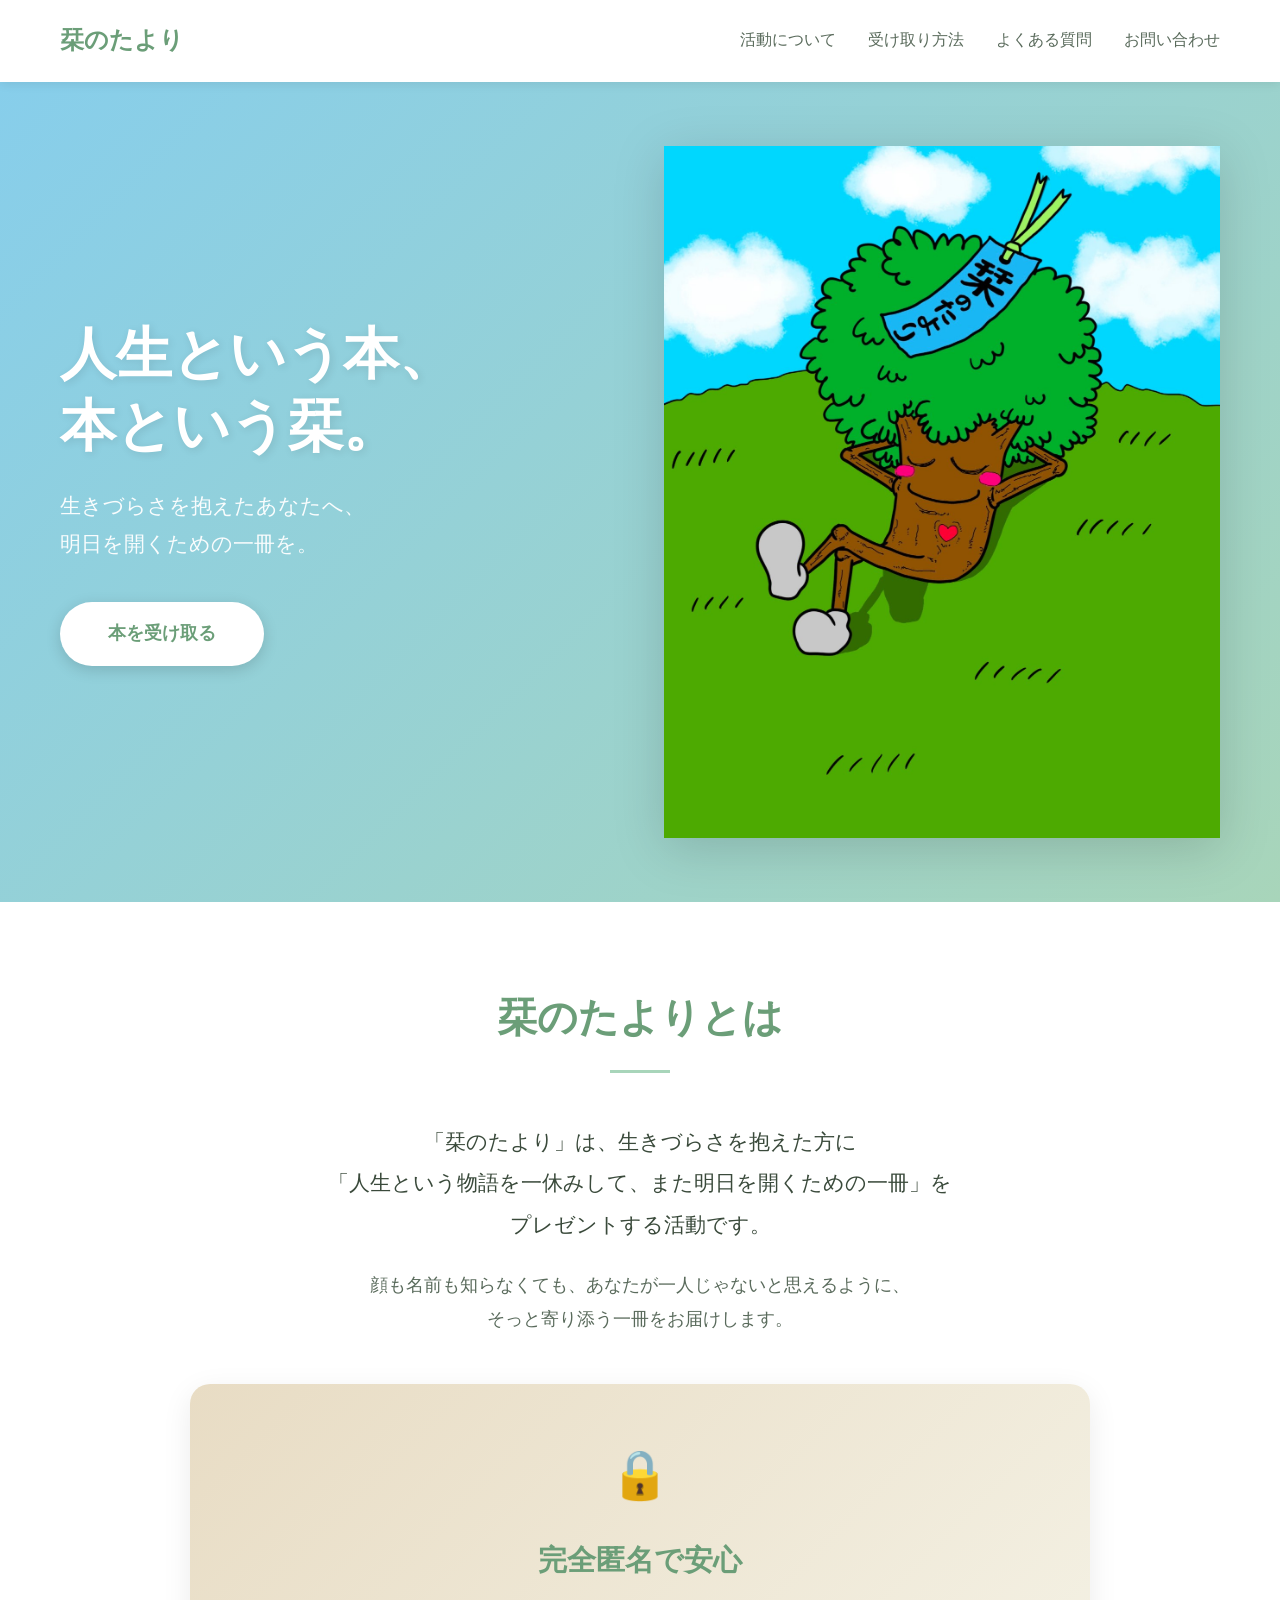
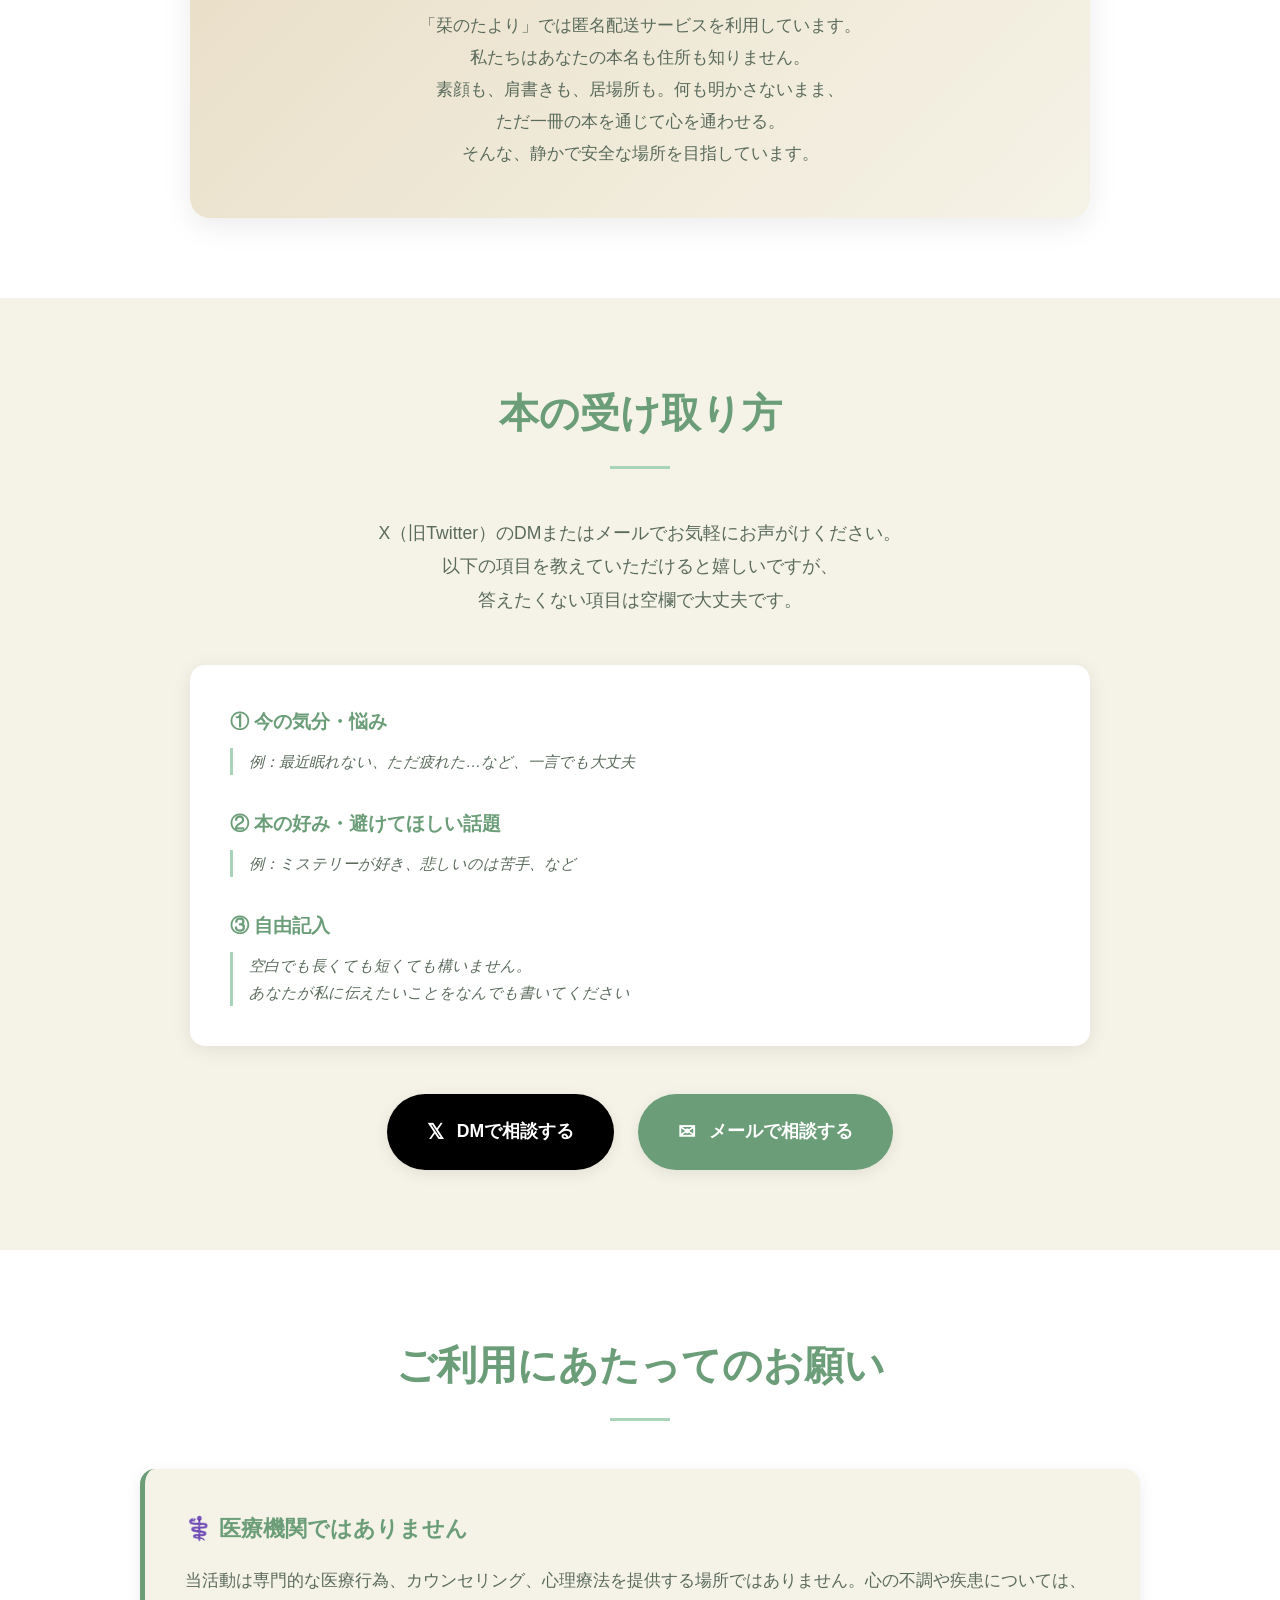
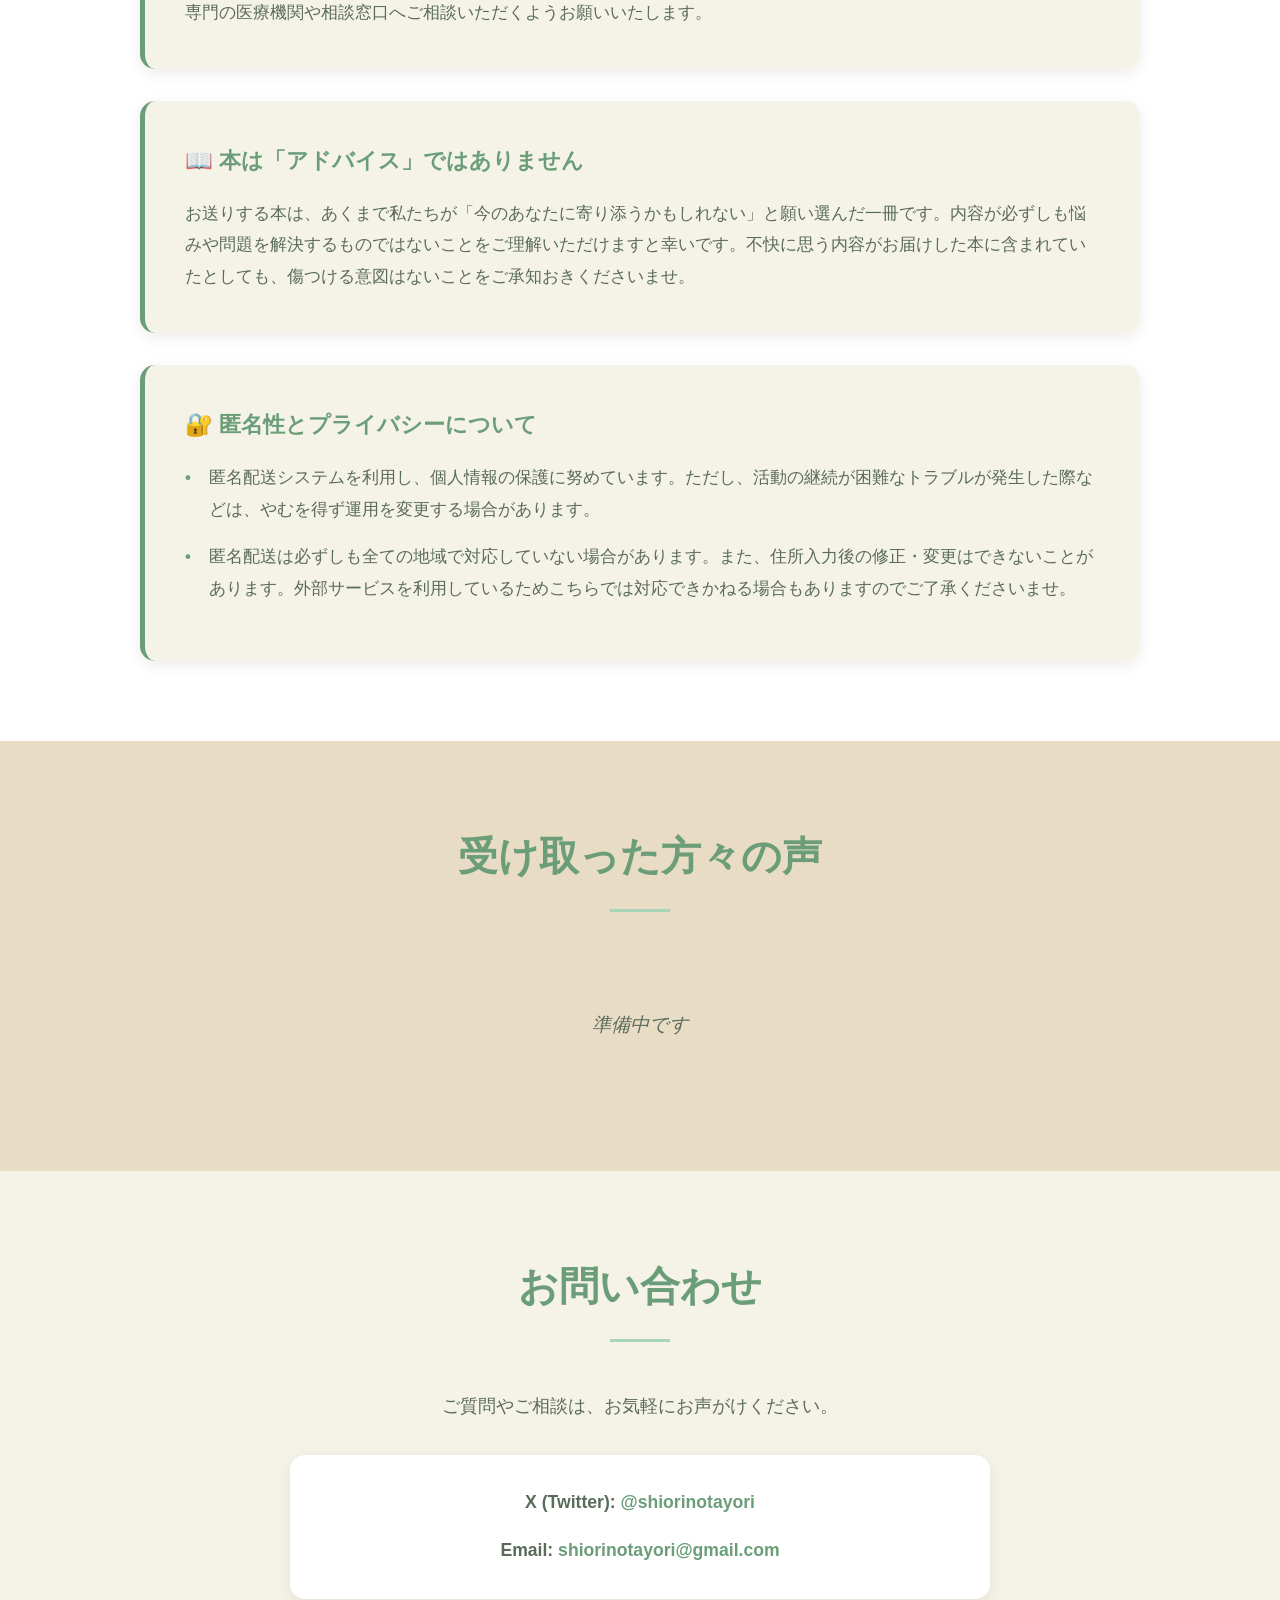
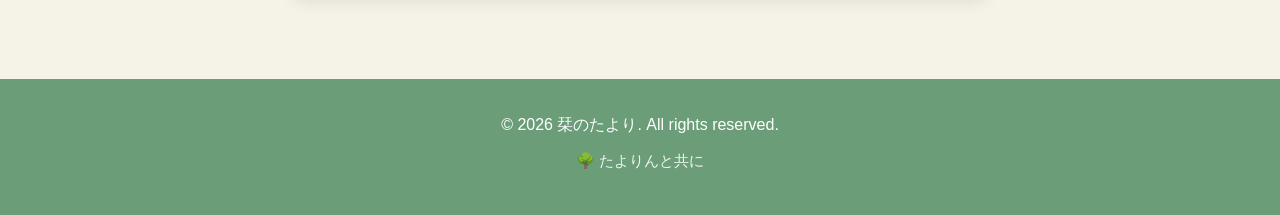
==== index.html @ 83e5703e "栞のたよりホームページ初回コミット" ====
<!DOCTYPE html>
<html lang="ja">
<head>
    <meta charset="UTF-8">
    <meta name="viewport" content="width=device-width, initial-scale=1.0">
    <title>栞のたより - 生きづらさを抱えた方へ、心に寄り添う一冊を</title>
    <meta name="description" content="栞のたよりは、生きづらさを抱えた方に一冊の本をプレゼントする活動です。匿名配送で安心してご利用いただけます。">
    <link rel="stylesheet" href="style.css">
</head>
<body>
    <header>
        <nav>
            <div class="nav-container">
                <div class="logo">栞のたより</div>
                <ul class="nav-links">
                    <li><a href="#about">活動について</a></li>
                    <li><a href="#request">受け取り方法</a></li>
                    <li><a href="#faq">よくある質問</a></li>
                    <li><a href="#contact">お問い合わせ</a></li>
                </ul>
            </div>
        </nav>
    </header>

    <!-- ヒーローセクション -->
    <section class="hero">
        <div class="hero-content">
            <div class="hero-text">
                <h1 class="hero-title">人生という本、<br>本という栞。</h1>
                <p class="hero-subtitle">生きづらさを抱えたあなたへ、<br>明日を開くための一冊を。</p>
                <a href="#request" class="cta-button">本を受け取る</a>
            </div>
            <div class="hero-image">
                <img src="tayorin.png" alt="たよりん - 栞のたよりマスコットキャラクター" class="character">
            </div>
        </div>
    </section>

    <!-- 活動紹介 -->
    <section id="about" class="about">
        <div class="container">
            <h2 class="section-title">栞のたよりとは</h2>
            <div class="about-content">
                <p class="lead-text">
                    「栞のたより」は、生きづらさを抱えた方に<br>
                    「人生という物語を一休みして、また明日を開くための一冊」を<br>
                    プレゼントする活動です。
                </p>
                <p class="body-text">
                    顔も名前も知らなくても、あなたが一人じゃないと思えるように、<br>
                    そっと寄り添う一冊をお届けします。
                </p>
            </div>

            <div class="feature-box">
                <div class="feature-icon">🔒</div>
                <h3>完全匿名で安心</h3>
                <p>
                    「栞のたより」では匿名配送サービスを利用しています。<br>
                    私たちはあなたの本名も住所も知りません。<br>
                    素顔も、肩書きも、居場所も。何も明かさないまま、<br>
                    ただ一冊の本を通じて心を通わせる。<br>
                    そんな、静かで安全な場所を目指しています。
                </p>
            </div>
        </div>
    </section>

    <!-- 受け取り方法 -->
    <section id="request" class="request">
        <div class="container">
            <h2 class="section-title">本の受け取り方</h2>
            <div class="request-content">
                <p class="body-text">
                    X（旧Twitter）のDMまたはメールでお気軽にお声がけください。<br>
                    以下の項目を教えていただけると嬉しいですが、<br>
                    答えたくない項目は空欄で大丈夫です。
                </p>
                
                <div class="request-form-sample">
                    <div class="form-item">
                        <h4>① 今の気分・悩み</h4>
                        <p class="example">例：最近眠れない、ただ疲れた…など、一言でも大丈夫</p>
                    </div>
                    <div class="form-item">
                        <h4>② 本の好み・避けてほしい話題</h4>
                        <p class="example">例：ミステリーが好き、悲しいのは苦手、など</p>
                    </div>
                    <div class="form-item">
                        <h4>③ 自由記入</h4>
                        <p class="example">空白でも長くても短くても構いません。<br>あなたが私に伝えたいことをなんでも書いてください</p>
                    </div>
                </div>

                <div class="contact-buttons">
                    <a href="https://x.com/shiorinotayori" target="_blank" class="contact-btn twitter-btn">
                        <span class="btn-icon">𝕏</span>
                        <span>DMで相談する</span>
                    </a>
                    <a href="mailto:shiorinotayori@gmail.com" class="contact-btn email-btn">
                        <span class="btn-icon">✉</span>
                        <span>メールで相談する</span>
                    </a>
                </div>
            </div>
        </div>
    </section>

    <!-- よくある質問 -->
    <section id="faq" class="faq">
        <div class="container">
            <h2 class="section-title">ご利用にあたってのお願い</h2>
            
            <div class="notice-cards">
                <div class="notice-card">
                    <h3>⚕️ 医療機関ではありません</h3>
                    <p>
                        当活動は専門的な医療行為、カウンセリング、心理療法を提供する場所ではありません。心の不調や疾患については、専門の医療機関や相談窓口へご相談いただくようお願いいたします。
                    </p>
                </div>

                <div class="notice-card">
                    <h3>📖 本は「アドバイス」ではありません</h3>
                    <p>
                        お送りする本は、あくまで私たちが「今のあなたに寄り添うかもしれない」と願い選んだ一冊です。内容が必ずしも悩みや問題を解決するものではないことをご理解いただけますと幸いです。不快に思う内容がお届けした本に含まれていたとしても、傷つける意図はないことをご承知おきくださいませ。
                    </p>
                </div>

                <div class="notice-card">
                    <h3>🔐 匿名性とプライバシーについて</h3>
                    <ul>
                        <li>匿名配送システムを利用し、個人情報の保護に努めています。ただし、活動の継続が困難なトラブルが発生した際などは、やむを得ず運用を変更する場合があります。</li>
                        <li>匿名配送は必ずしも全ての地域で対応していない場合があります。また、住所入力後の修正・変更はできないことがあります。外部サービスを利用しているためこちらでは対応できかねる場合もありますのでご了承くださいませ。</li>
                    </ul>
                </div>
            </div>
        </div>
    </section>

    <!-- 感想セクション（準備中） -->
    <section class="reviews">
        <div class="container">
            <h2 class="section-title">受け取った方々の声</h2>
            <p class="coming-soon">準備中です</p>
        </div>
    </section>

    <!-- お問い合わせ -->
    <section id="contact" class="contact">
        <div class="container">
            <h2 class="section-title">お問い合わせ</h2>
            <div class="contact-info">
                <p class="body-text">ご質問やご相談は、お気軽にお声がけください。</p>
                <div class="contact-details">
                    <p><strong>X (Twitter):</strong> <a href="https://x.com/shiorinotayori" target="_blank">@shiorinotayori</a></p>
                    <p><strong>Email:</strong> <a href="mailto:shiorinotayori@gmail.com">shiorinotayori@gmail.com</a></p>
                </div>
            </div>
        </div>
    </section>

    <footer>
        <div class="container">
            <p>&copy; 2026 栞のたより. All rights reserved.</p>
            <p class="footer-character">🌳 たよりんと共に</p>
        </div>
    </footer>

    <script src="script.js"></script>
</body>
</html>
---- style.css ----
/* リセットとベース設定 */
* {
    margin: 0;
    padding: 0;
    box-sizing: border-box;
}

:root {
    /* カラーパレット - たよりんと調和する落ち着いた色 */
    --primary-green: #6B9E78;
    --light-green: #A8D5BA;
    --sky-blue: #87CEEB;
    --cream: #F5F3E7;
    --warm-beige: #E8DCC4;
    --text-dark: #3A4A3B;
    --text-medium: #5A6B5C;
    --white: #FFFFFF;
    --soft-shadow: rgba(0, 0, 0, 0.08);
    
    /* フォント設定 */
    --font-main: -apple-system, BlinkMacSystemFont, "Segoe UI", "Hiragino Sans", "Hiragino Kaku Gothic ProN", Meiryo, sans-serif;
    --font-title: "游明朝", "Yu Mincho", YuMincho, serif;
}

html {
    scroll-behavior: smooth;
}

body {
    font-family: var(--font-main);
    color: var(--text-dark);
    background-color: var(--cream);
    line-height: 1.8;
    font-size: 16px;
}

.container {
    max-width: 1200px;
    margin: 0 auto;
    padding: 0 20px;
}

/* ヘッダー・ナビゲーション */
header {
    background-color: var(--white);
    box-shadow: 0 2px 10px var(--soft-shadow);
    position: sticky;
    top: 0;
    z-index: 1000;
}

.nav-container {
    max-width: 1200px;
    margin: 0 auto;
    padding: 1.2rem 20px;
    display: flex;
    justify-content: space-between;
    align-items: center;
}

.logo {
    font-size: 1.5rem;
    font-weight: 700;
    color: var(--primary-green);
    font-family: var(--font-title);
}

.nav-links {
    display: flex;
    list-style: none;
    gap: 2rem;
}

.nav-links a {
    color: var(--text-medium);
    text-decoration: none;
    font-weight: 500;
    transition: color 0.3s ease;
}

.nav-links a:hover {
    color: var(--primary-green);
}

/* ヒーローセクション */
.hero {
    background: linear-gradient(135deg, var(--sky-blue) 0%, var(--light-green) 100%);
    padding: 4rem 0;
    min-height: 85vh;
    display: flex;
    align-items: center;
}

.hero-content {
    max-width: 1200px;
    margin: 0 auto;
    padding: 0 20px;
    display: grid;
    grid-template-columns: 1fr 1fr;
    gap: 3rem;
    align-items: center;
}

.hero-text {
    animation: fadeInUp 1s ease-out;
}

.hero-title {
    font-size: 3.5rem;
    font-family: var(--font-title);
    color: var(--white);
    line-height: 1.3;
    margin-bottom: 1.5rem;
    text-shadow: 2px 2px 8px rgba(0, 0, 0, 0.1);
}

.hero-subtitle {
    font-size: 1.3rem;
    color: var(--white);
    margin-bottom: 2.5rem;
    line-height: 1.8;
    opacity: 0.95;
}

.cta-button {
    display: inline-block;
    background-color: var(--white);
    color: var(--primary-green);
    padding: 1rem 3rem;
    font-size: 1.1rem;
    font-weight: 700;
    text-decoration: none;
    border-radius: 50px;
    box-shadow: 0 4px 15px rgba(0, 0, 0, 0.15);
    transition: all 0.3s ease;
}

.cta-button:hover {
    transform: translateY(-3px);
    box-shadow: 0 6px 20px rgba(0, 0, 0, 0.2);
}

.hero-image {
    display: flex;
    justify-content: center;
    align-items: center;
}

.character {
    max-width: 100%;
    height: auto;
    filter: drop-shadow(0 10px 25px rgba(0, 0, 0, 0.15));
    animation: float 3s ease-in-out infinite;
}

/* 浮遊アニメーション */
@keyframes float {
    0%, 100% {
        transform: translateY(0);
    }
    50% {
        transform: translateY(-20px);
    }
}

@keyframes fadeInUp {
    from {
        opacity: 0;
        transform: translateY(30px);
    }
    to {
        opacity: 1;
        transform: translateY(0);
    }
}

/* セクション共通スタイル */
section {
    padding: 5rem 0;
}

.section-title {
    font-size: 2.5rem;
    font-family: var(--font-title);
    color: var(--primary-green);
    text-align: center;
    margin-bottom: 3rem;
    position: relative;
}

.section-title::after {
    content: '';
    display: block;
    width: 60px;
    height: 3px;
    background-color: var(--light-green);
    margin: 1rem auto 0;
}

/* 活動紹介セクション */
.about {
    background-color: var(--white);
}

.about-content {
    text-align: center;
    max-width: 800px;
    margin: 0 auto 3rem;
}

.lead-text {
    font-size: 1.3rem;
    line-height: 2;
    color: var(--text-dark);
    margin-bottom: 1.5rem;
    font-weight: 500;
}

.body-text {
    font-size: 1.1rem;
    line-height: 1.9;
    color: var(--text-medium);
}

.feature-box {
    background: linear-gradient(135deg, var(--warm-beige), var(--cream));
    padding: 3rem;
    border-radius: 20px;
    max-width: 900px;
    margin: 0 auto;
    box-shadow: 0 8px 30px var(--soft-shadow);
}

.feature-icon {
    font-size: 3rem;
    text-align: center;
    margin-bottom: 1rem;
}

.feature-box h3 {
    font-size: 1.8rem;
    color: var(--primary-green);
    text-align: center;
    margin-bottom: 1.5rem;
    font-family: var(--font-title);
}

.feature-box p {
    font-size: 1.05rem;
    line-height: 1.9;
    text-align: center;
    color: var(--text-medium);
}

/* 受け取り方法セクション */
.request {
    background-color: var(--cream);
}

.request-content {
    max-width: 900px;
    margin: 0 auto;
}

.request-content .body-text {
    text-align: center;
    margin-bottom: 3rem;
}

.request-form-sample {
    background-color: var(--white);
    padding: 2.5rem;
    border-radius: 15px;
    box-shadow: 0 4px 20px var(--soft-shadow);
    margin-bottom: 3rem;
}

.form-item {
    margin-bottom: 2rem;
}

.form-item:last-child {
    margin-bottom: 0;
}

.form-item h4 {
    font-size: 1.2rem;
    color: var(--primary-green);
    margin-bottom: 0.5rem;
    font-weight: 700;
}

.example {
    font-size: 0.95rem;
    color: var(--text-medium);
    font-style: italic;
    padding-left: 1rem;
    border-left: 3px solid var(--light-green);
}

.contact-buttons {
    display: flex;
    gap: 1.5rem;
    justify-content: center;
    flex-wrap: wrap;
}

.contact-btn {
    display: flex;
    align-items: center;
    gap: 0.8rem;
    padding: 1.2rem 2.5rem;
    border-radius: 50px;
    text-decoration: none;
    font-weight: 700;
    font-size: 1.1rem;
    transition: all 0.3s ease;
    box-shadow: 0 4px 15px var(--soft-shadow);
}

.twitter-btn {
    background-color: #000000;
    color: var(--white);
}

.twitter-btn:hover {
    background-color: #333333;
    transform: translateY(-3px);
    box-shadow: 0 6px 20px rgba(0, 0, 0, 0.2);
}

.email-btn {
    background-color: var(--primary-green);
    color: var(--white);
}

.email-btn:hover {
    background-color: #5a8767;
    transform: translateY(-3px);
    box-shadow: 0 6px 20px rgba(107, 158, 120, 0.3);
}

.btn-icon {
    font-size: 1.3rem;
}

/* FAQ・お願いセクション */
.faq {
    background-color: var(--white);
}

.notice-cards {
    display: grid;
    gap: 2rem;
    max-width: 1000px;
    margin: 0 auto;
}

.notice-card {
    background-color: var(--cream);
    padding: 2.5rem;
    border-radius: 15px;
    border-left: 5px solid var(--primary-green);
    box-shadow: 0 4px 15px var(--soft-shadow);
}

.notice-card h3 {
    font-size: 1.4rem;
    color: var(--primary-green);
    margin-bottom: 1rem;
    font-weight: 700;
}

.notice-card p, .notice-card li {
    font-size: 1.05rem;
    line-height: 1.9;
    color: var(--text-medium);
}

.notice-card ul {
    list-style: none;
    padding-left: 0;
}

.notice-card li {
    padding-left: 1.5rem;
    position: relative;
    margin-bottom: 1rem;
}

.notice-card li::before {
    content: '•';
    color: var(--primary-green);
    font-weight: bold;
    position: absolute;
    left: 0;
}

/* 感想セクション */
.reviews {
    background-color: var(--warm-beige);
}

.coming-soon {
    text-align: center;
    font-size: 1.2rem;
    color: var(--text-medium);
    font-style: italic;
    padding: 3rem 0;
}

/* お問い合わせセクション */
.contact {
    background-color: var(--cream);
}

.contact-info {
    max-width: 700px;
    margin: 0 auto;
    text-align: center;
}

.contact-info .body-text {
    margin-bottom: 2rem;
}

.contact-details {
    background-color: var(--white);
    padding: 2rem;
    border-radius: 15px;
    box-shadow: 0 4px 15px var(--soft-shadow);
}

.contact-details p {
    font-size: 1.1rem;
    margin-bottom: 1rem;
    color: var(--text-medium);
}

.contact-details p:last-child {
    margin-bottom: 0;
}

.contact-details a {
    color: var(--primary-green);
    text-decoration: none;
    font-weight: 600;
    transition: color 0.3s ease;
}

.contact-details a:hover {
    color: var(--light-green);
    text-decoration: underline;
}

/* フッター */
footer {
    background-color: var(--primary-green);
    color: var(--white);
    padding: 2rem 0;
    text-align: center;
}

footer p {
    margin-bottom: 0.5rem;
}

.footer-character {
    font-size: 0.95rem;
    opacity: 0.9;
}

/* レスポンシブデザイン */
@media (max-width: 768px) {
    .nav-links {
        gap: 1rem;
        font-size: 0.9rem;
    }
    
    .hero {
        padding: 2rem 0;
        min-height: auto;
    }
    
    .hero-content {
        grid-template-columns: 1fr;
        gap: 2rem;
    }
    
    .hero-title {
        font-size: 2.2rem;
    }
    
    .hero-subtitle {
        font-size: 1.1rem;
    }
    
    .section-title {
        font-size: 2rem;
    }
    
    .lead-text {
        font-size: 1.1rem;
    }
    
    .contact-buttons {
        flex-direction: column;
        align-items: stretch;
    }
    
    .contact-btn {
        justify-content: center;
    }
    
    .feature-box,
    .request-form-sample,
    .notice-card {
        padding: 2rem 1.5rem;
    }
}

@media (max-width: 480px) {
    .logo {
        font-size: 1.2rem;
    }
    
    .nav-links {
        gap: 0.5rem;
        font-size: 0.8rem;
    }
    
    .hero-title {
        font-size: 1.8rem;
    }
    
    .section-title {
        font-size: 1.7rem;
    }
    
    section {
        padding: 3rem 0;
    }
}
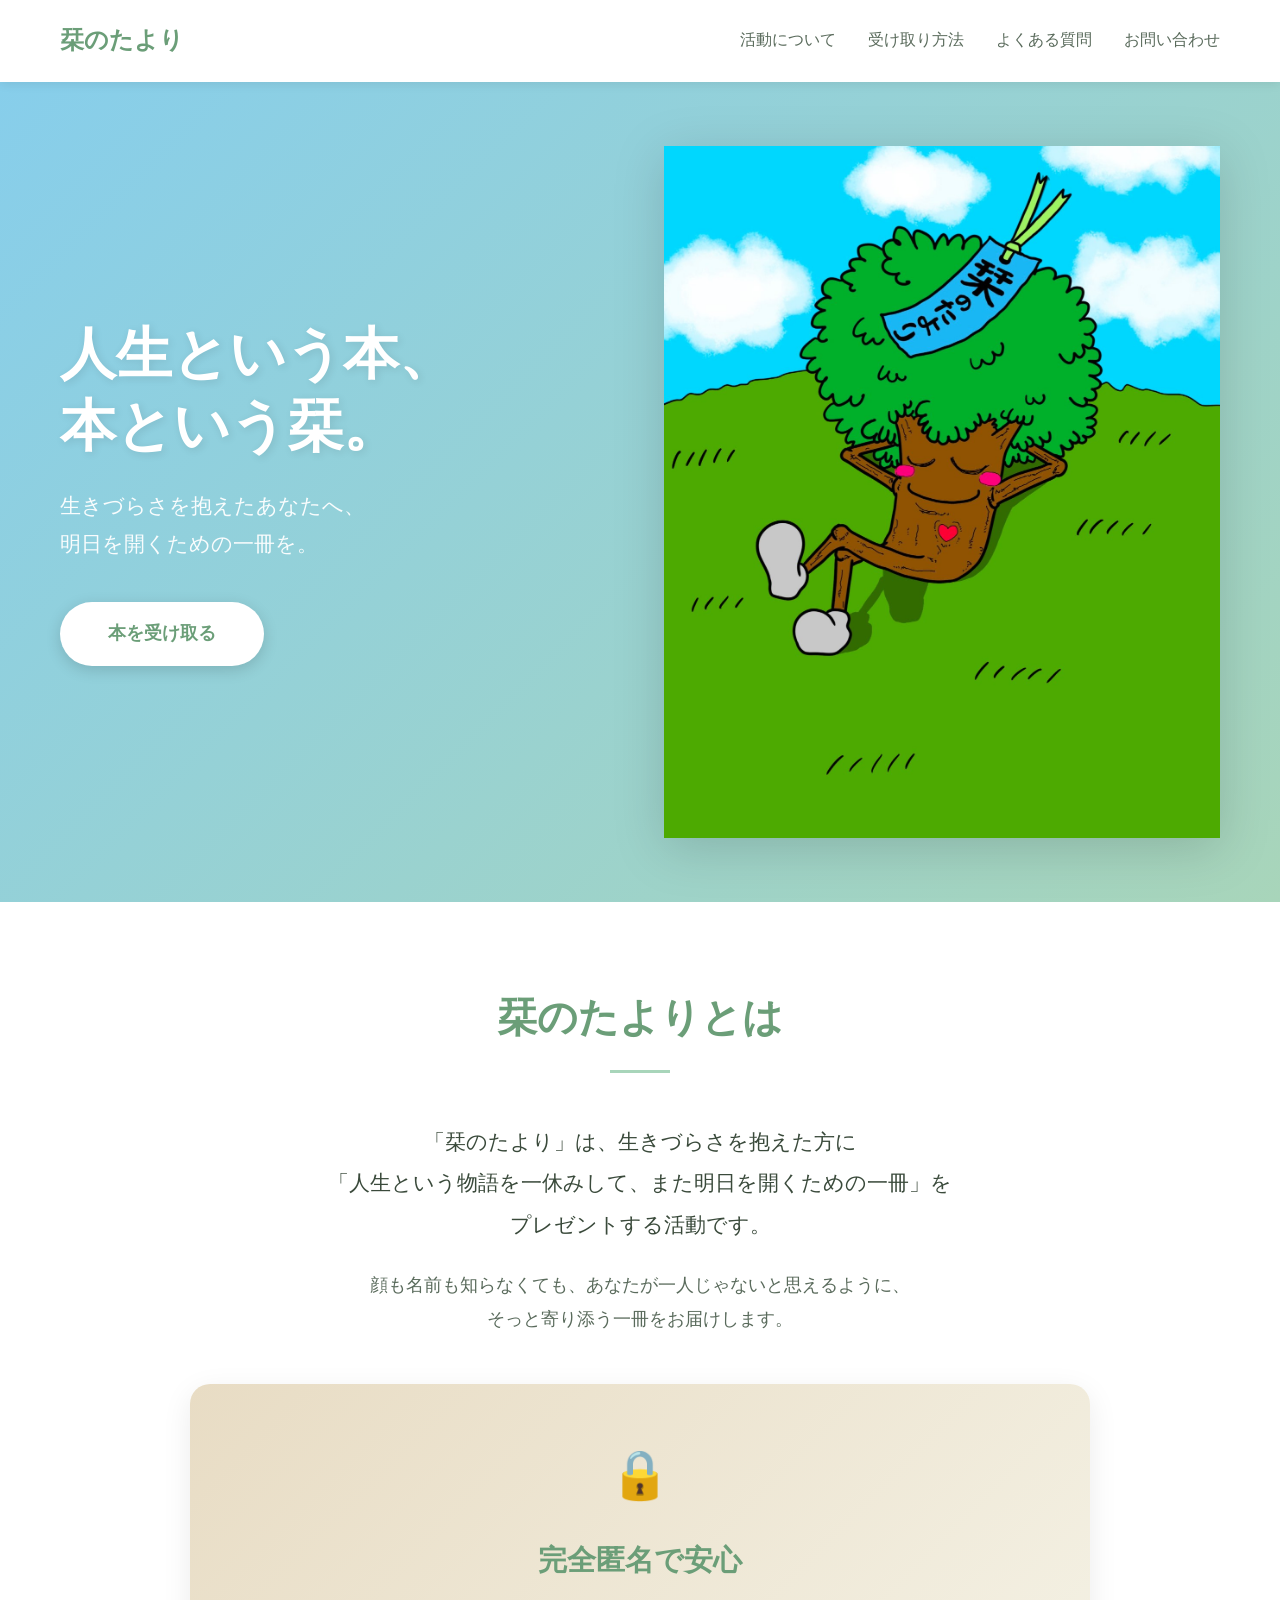
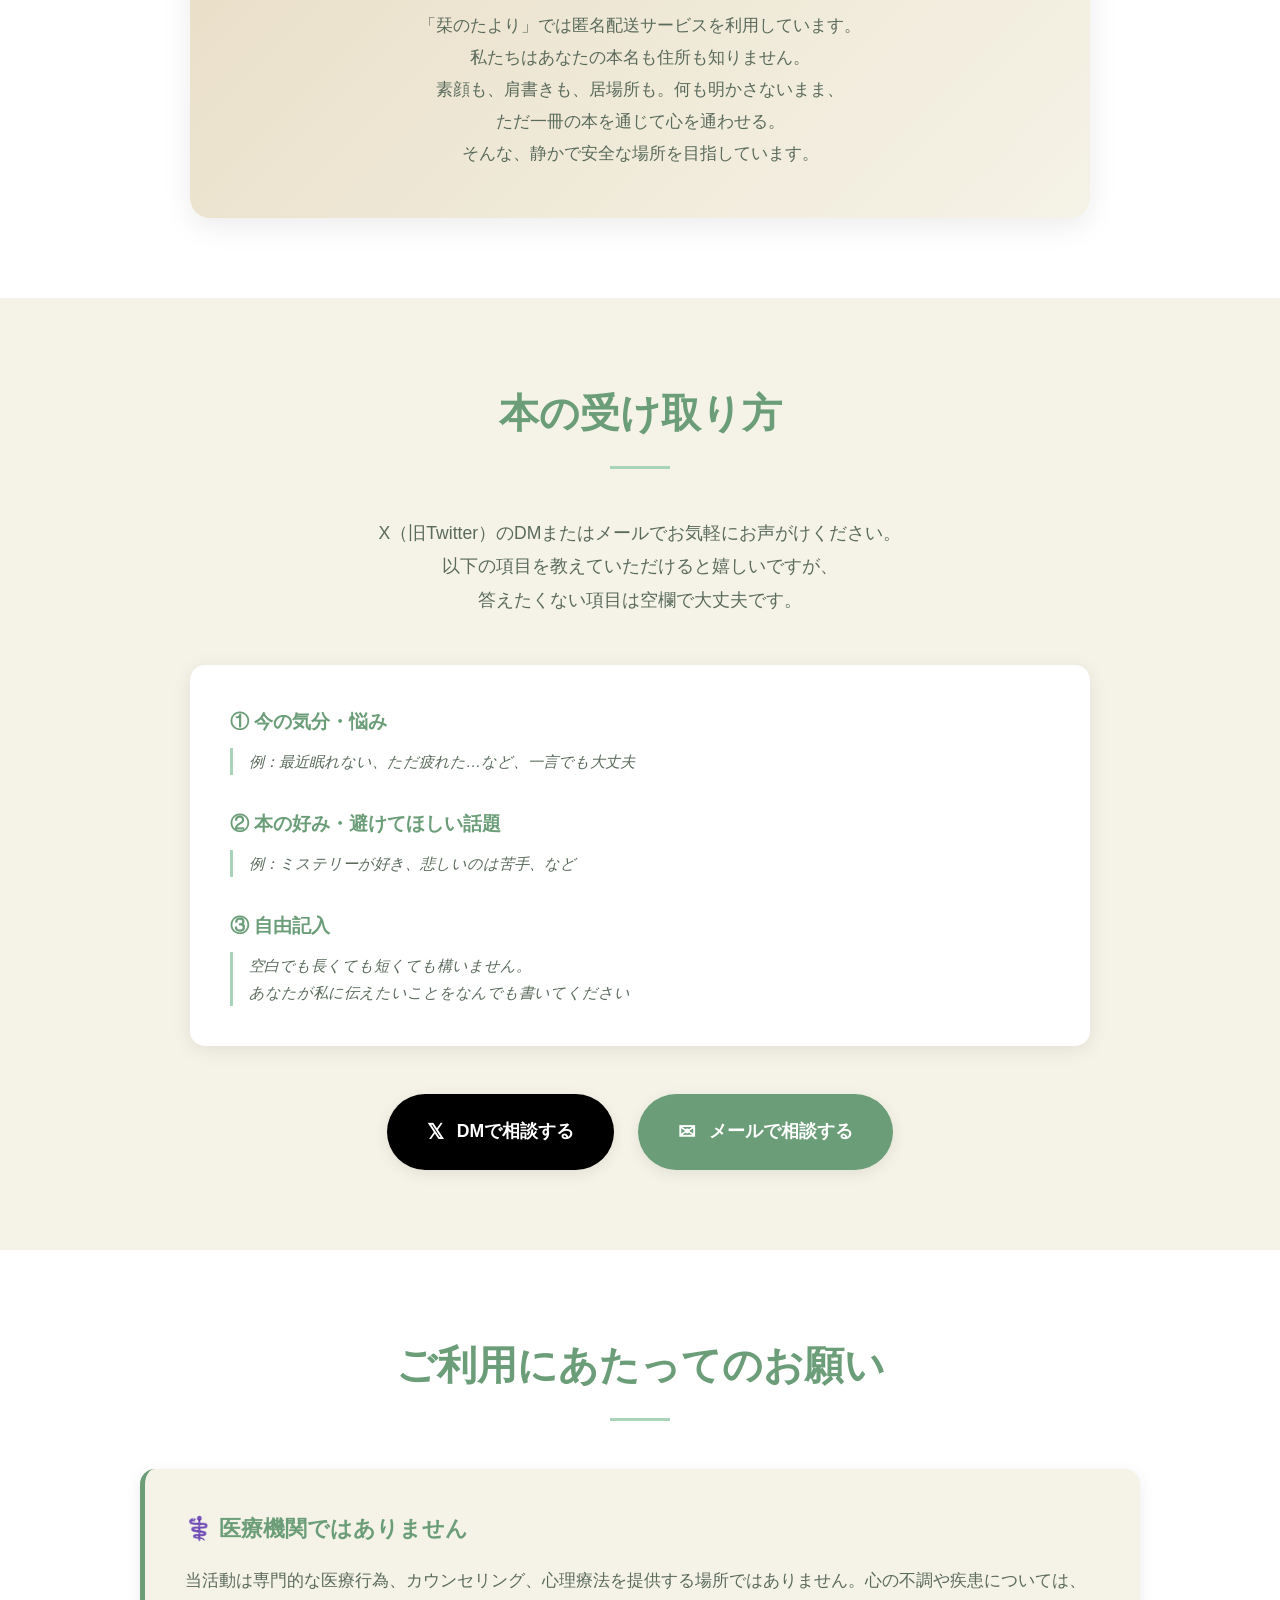
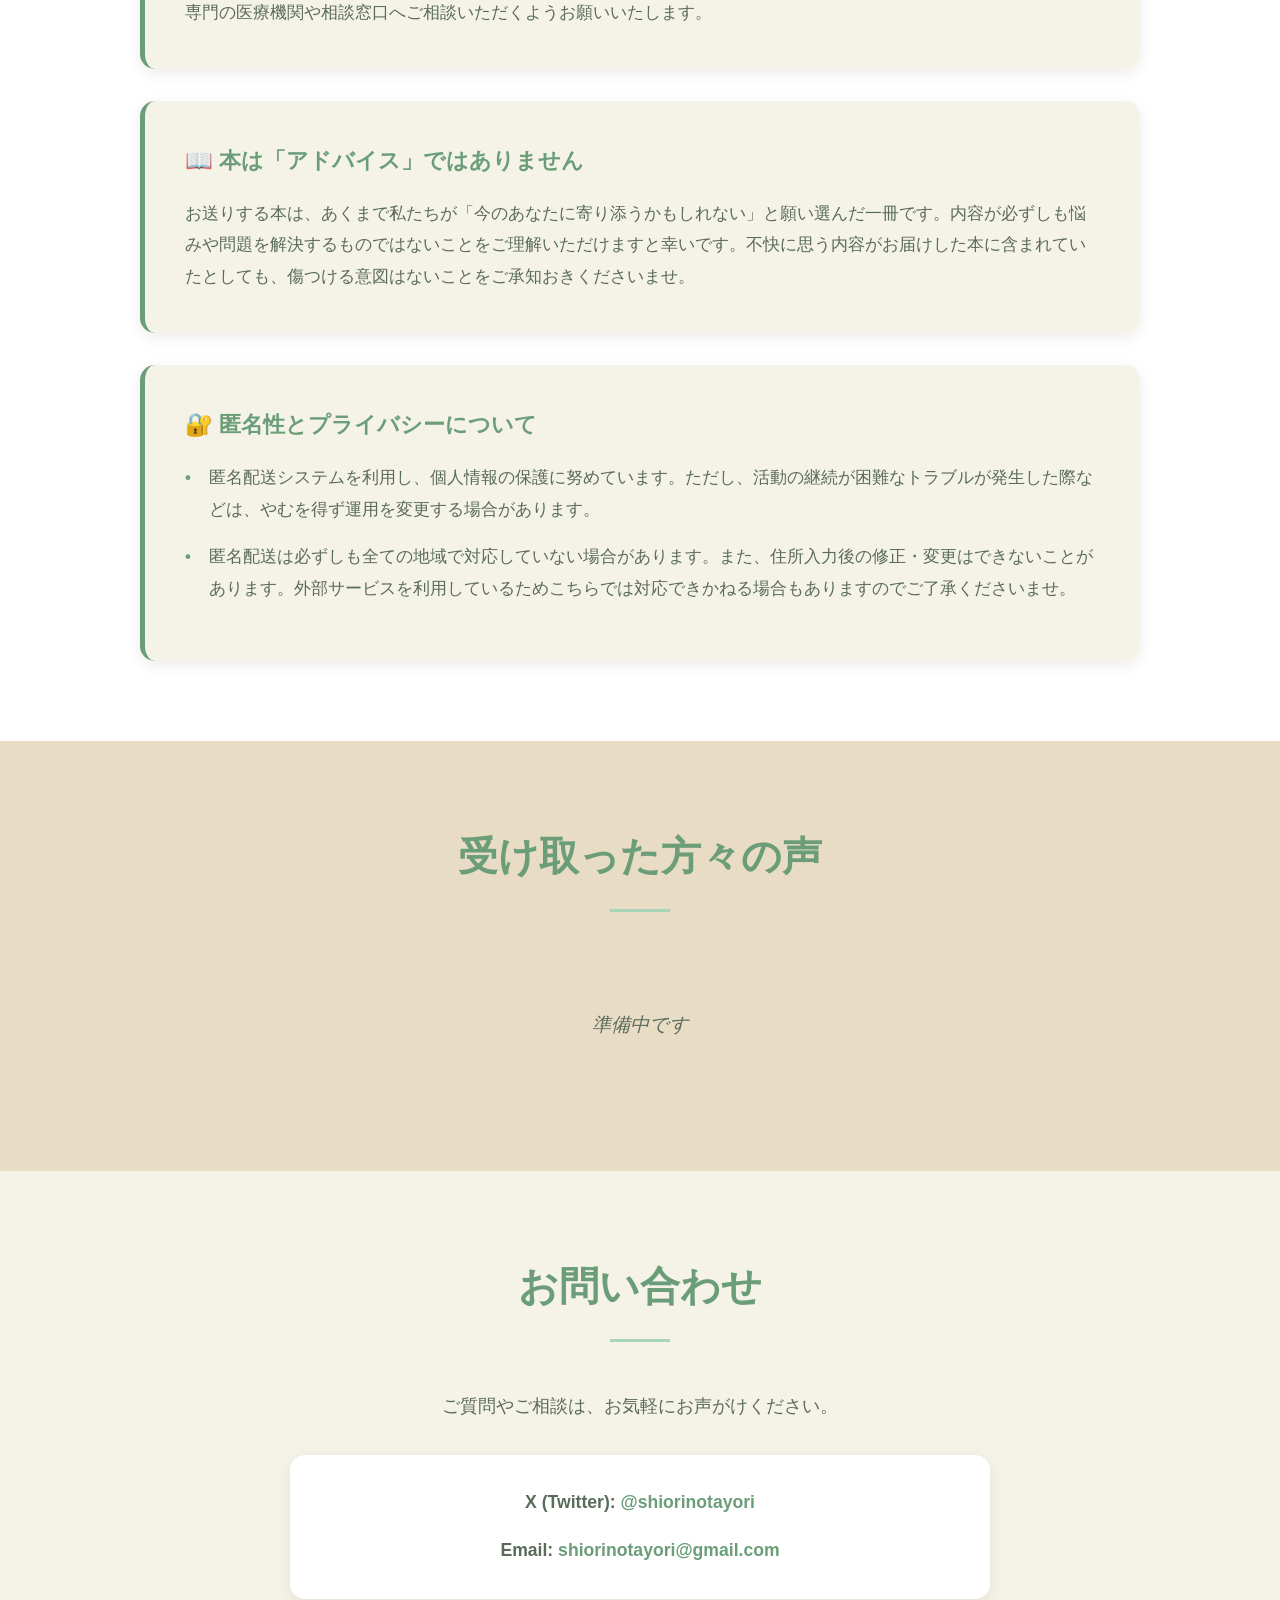
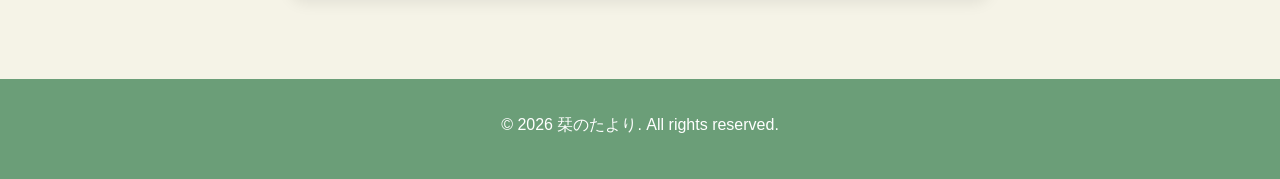
==== commit 1cbeaff7: "index.htmlを最新版に更新（別ページリンク修正）" ====
--- a/index.html
+++ b/index.html
@@ -28,7 +28,7 @@
             <div class="hero-text">
                 <h1 class="hero-title">人生という本、<br>本という栞。</h1>
                 <p class="hero-subtitle">生きづらさを抱えたあなたへ、<br>明日を開くための一冊を。</p>
-                <a href="#request" class="cta-button">本を受け取る</a>
+                <a href="request.html" class="cta-button">本を受け取る</a>
             </div>
             <div class="hero-image">
                 <img src="tayorin.png" alt="たよりん - 栞のたよりマスコットキャラクター" class="character">
@@ -162,7 +162,6 @@
     <footer>
         <div class="container">
             <p>&copy; 2026 栞のたより. All rights reserved.</p>
-            <p class="footer-character">🌳 たよりんと共に</p>
         </div>
     </footer>
 
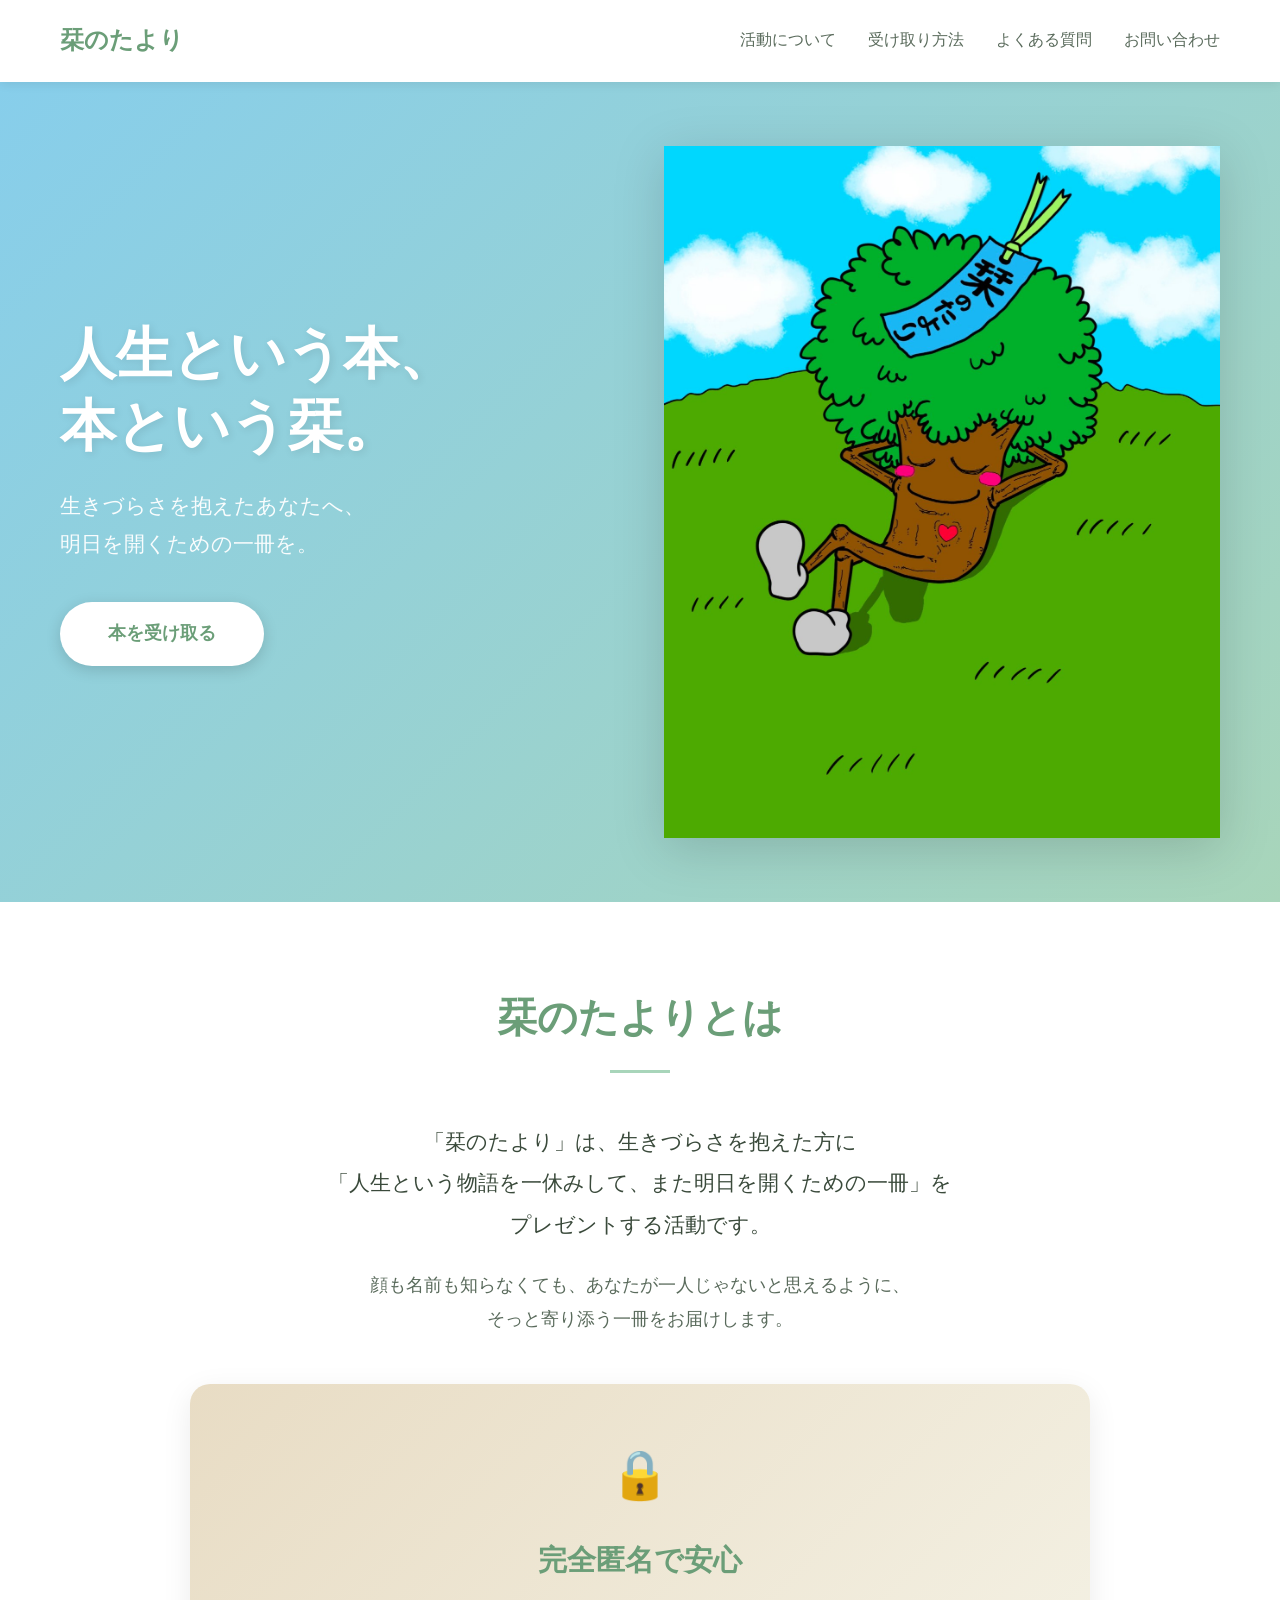
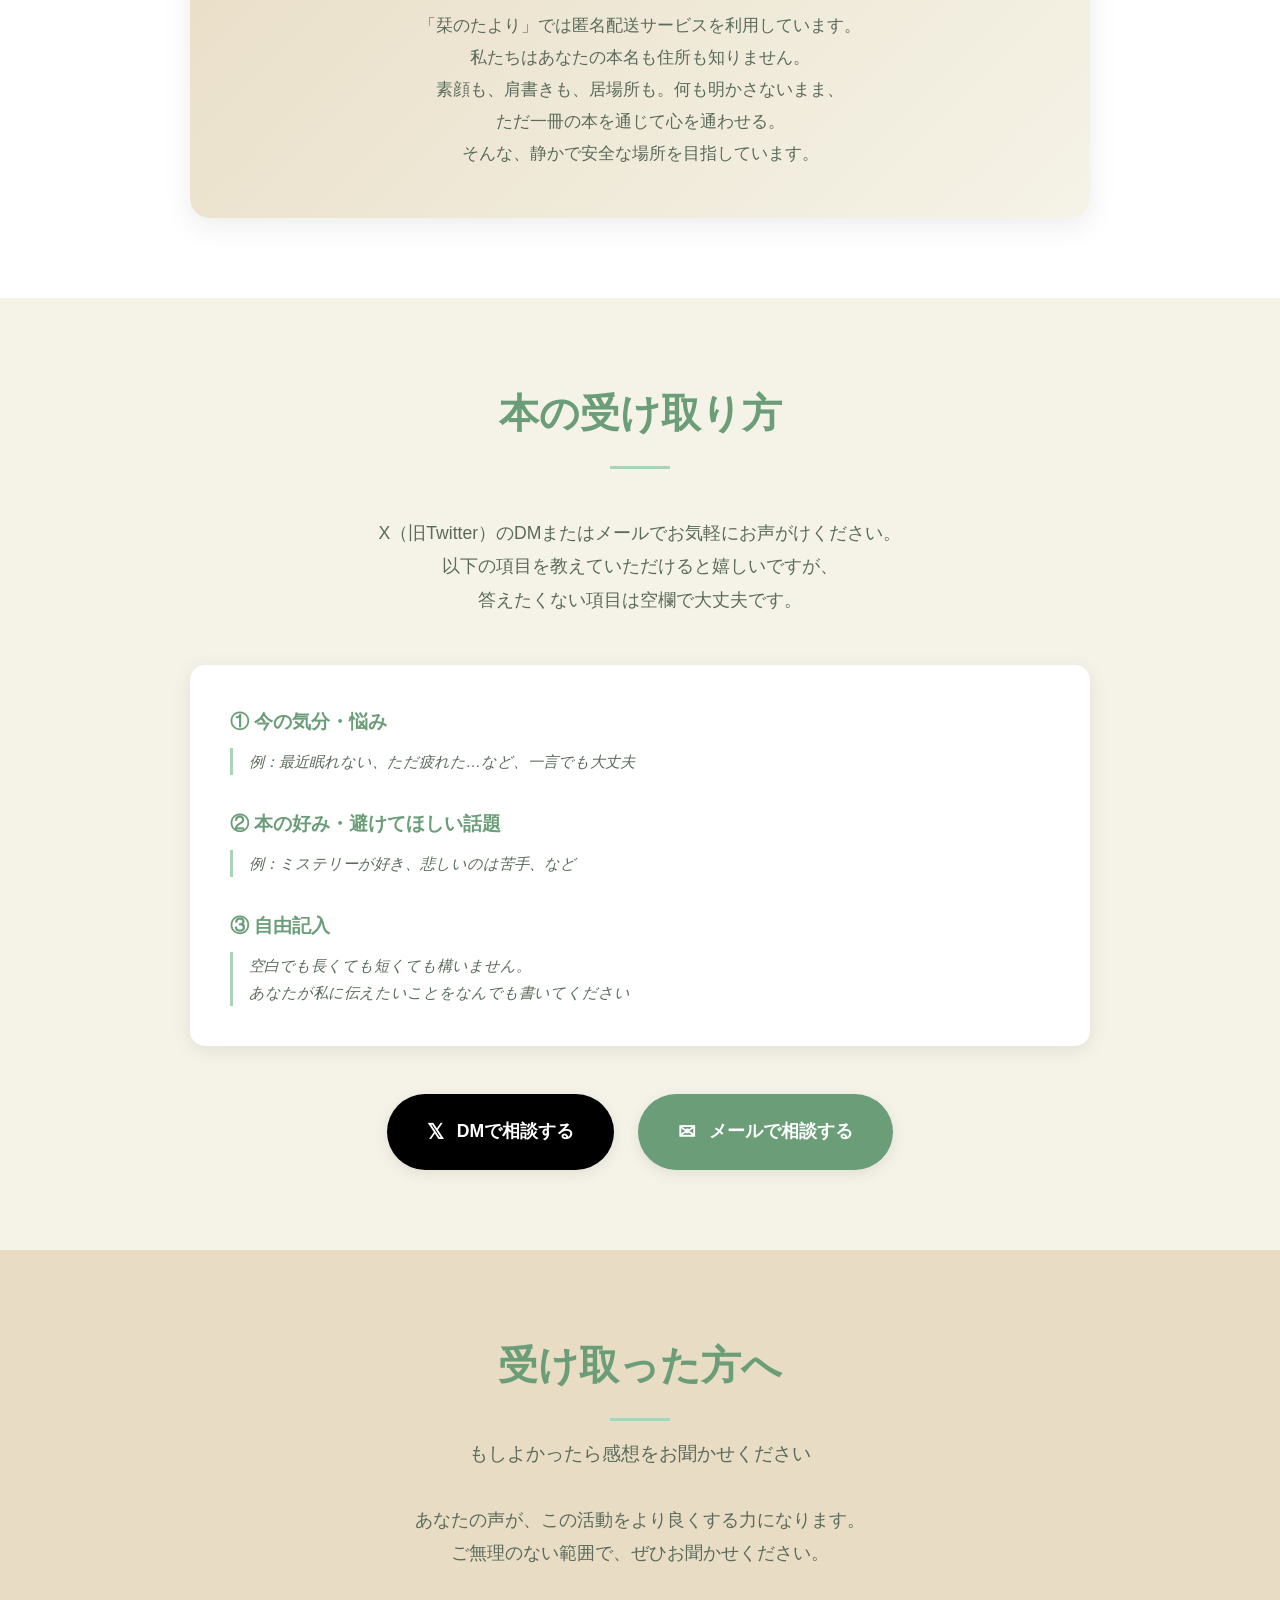
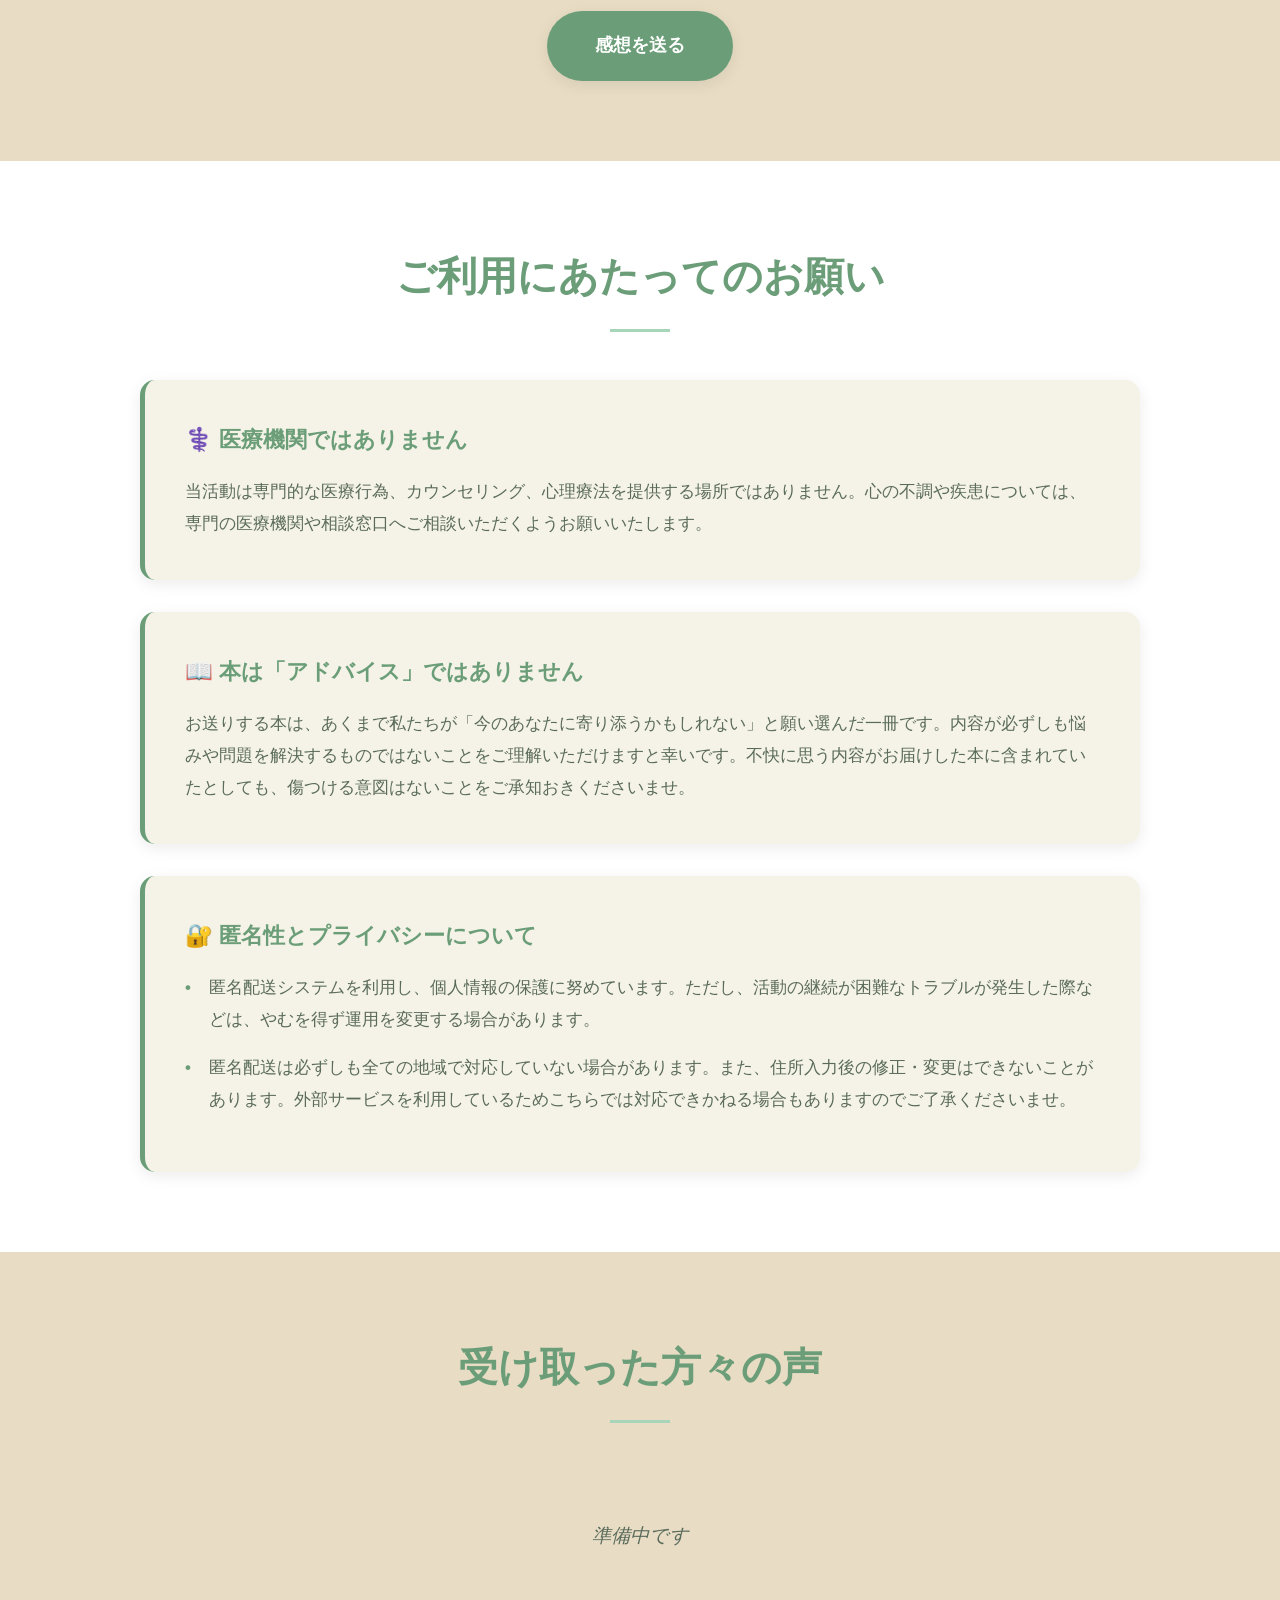
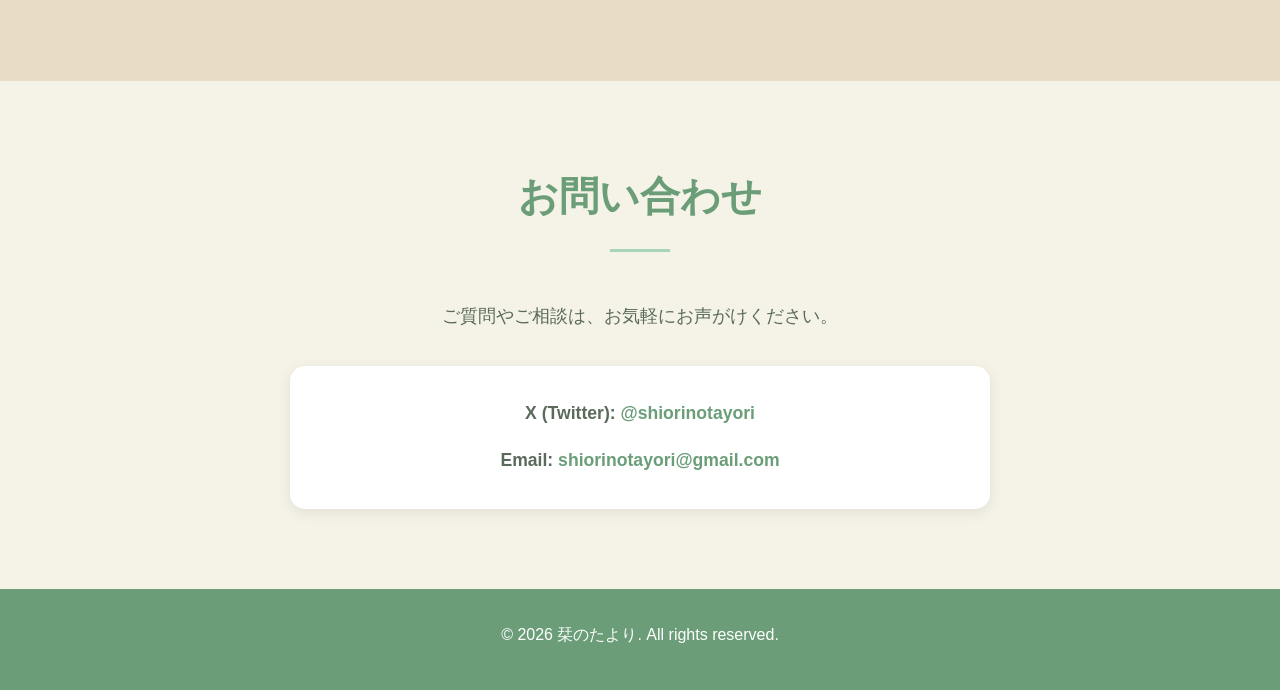
==== commit 4157f7bf: "感想投稿フォームを追加" ====
--- a/index.html
+++ b/index.html
@@ -3,8 +3,25 @@
 <head>
     <meta charset="UTF-8">
     <meta name="viewport" content="width=device-width, initial-scale=1.0">
-    <title>栞のたより - 生きづらさを抱えた方へ、心に寄り添う一冊を</title>
-    <meta name="description" content="栞のたよりは、生きづらさを抱えた方に一冊の本をプレゼントする活動です。匿名配送で安心してご利用いただけます。">
+    <title>栞のたより - 生きづらさを抱えた方へ、心に寄り添う一冊を無償でプレゼント</title>
+    <meta name="description" content="栞のたよりは、生きづらさを抱えた方に心に寄り添う本を無償でプレゼントする活動です。匿名配送で安心してご利用いただけます。顔も名前も知らなくても、一冊の本を通じて心を通わせる場所です。">
+    <meta name="keywords" content="栞のたより,本,プレゼント,無料,生きづらさ,メンタルヘルス,匿名配送,読書,心のケア,ボランティア">
+    <meta name="author" content="栞のたより">
+    <link rel="canonical" href="https://shiorinotayori.github.io/shiorinotayori/">
+    
+    <!-- OGP（SNSシェア用）タグ -->
+    <meta property="og:title" content="栞のたより - 生きづらさを抱えた方へ、心に寄り添う一冊を">
+    <meta property="og:description" content="生きづらさを抱えた方に、心に寄り添う本を無償でプレゼントする活動です。匿名配送で安心してご利用いただけます。">
+    <meta property="og:type" content="website">
+    <meta property="og:url" content="https://shiorinotayori.github.io/shiorinotayori/">
+    <meta property="og:site_name" content="栞のたより">
+    
+    <!-- Twitter Card -->
+    <meta name="twitter:card" content="summary">
+    <meta name="twitter:site" content="@shiorinotayori">
+    <meta name="twitter:title" content="栞のたより - 生きづらさを抱えた方へ、心に寄り添う一冊を">
+    <meta name="twitter:description" content="生きづらさを抱えた方に、心に寄り添う本を無償でプレゼントする活動です。">
+    
     <link rel="stylesheet" href="style.css">
 </head>
 <body>
@@ -106,6 +123,22 @@
         </div>
     </section>
 
+    <!-- 感想募集セクション -->
+    <section id="feedback" class="feedback">
+        <div class="container">
+            <h2 class="section-title">受け取った方へ</h2>
+            <p class="section-subtitle">もしよかったら感想をお聞かせください</p>
+            
+            <div class="feedback-content">
+                <p class="body-text">
+                    あなたの声が、この活動をより良くする力になります。<br>
+                    ご無理のない範囲で、ぜひお聞かせください。
+                </p>
+                <a href="feedback.html" class="feedback-button">感想を送る</a>
+            </div>
+        </div>
+    </section>
+
     <!-- よくある質問 -->
     <section id="faq" class="faq">
         <div class="container">
--- a/style.css
+++ b/style.css
@@ -344,6 +344,48 @@
     font-size: 1.3rem;
 }
 
+/* 感想セクション */
+.feedback {
+    background-color: var(--warm-beige);
+}
+
+.section-subtitle {
+    text-align: center;
+    font-size: 1.2rem;
+    color: var(--text-medium);
+    margin-top: -2rem;
+    margin-bottom: 2rem;
+}
+
+.feedback-content {
+    max-width: 700px;
+    margin: 0 auto;
+    text-align: center;
+}
+
+.feedback-content .body-text {
+    margin-bottom: 2.5rem;
+}
+
+.feedback-button {
+    display: inline-block;
+    background-color: var(--primary-green);
+    color: var(--white);
+    padding: 1.2rem 3rem;
+    font-size: 1.1rem;
+    font-weight: 700;
+    text-decoration: none;
+    border-radius: 50px;
+    box-shadow: 0 4px 15px var(--soft-shadow);
+    transition: all 0.3s ease;
+}
+
+.feedback-button:hover {
+    background-color: #5a8767;
+    transform: translateY(-3px);
+    box-shadow: 0 6px 20px rgba(107, 158, 120, 0.3);
+}
+
 /* FAQ・お願いセクション */
 .faq {
     background-color: var(--white);
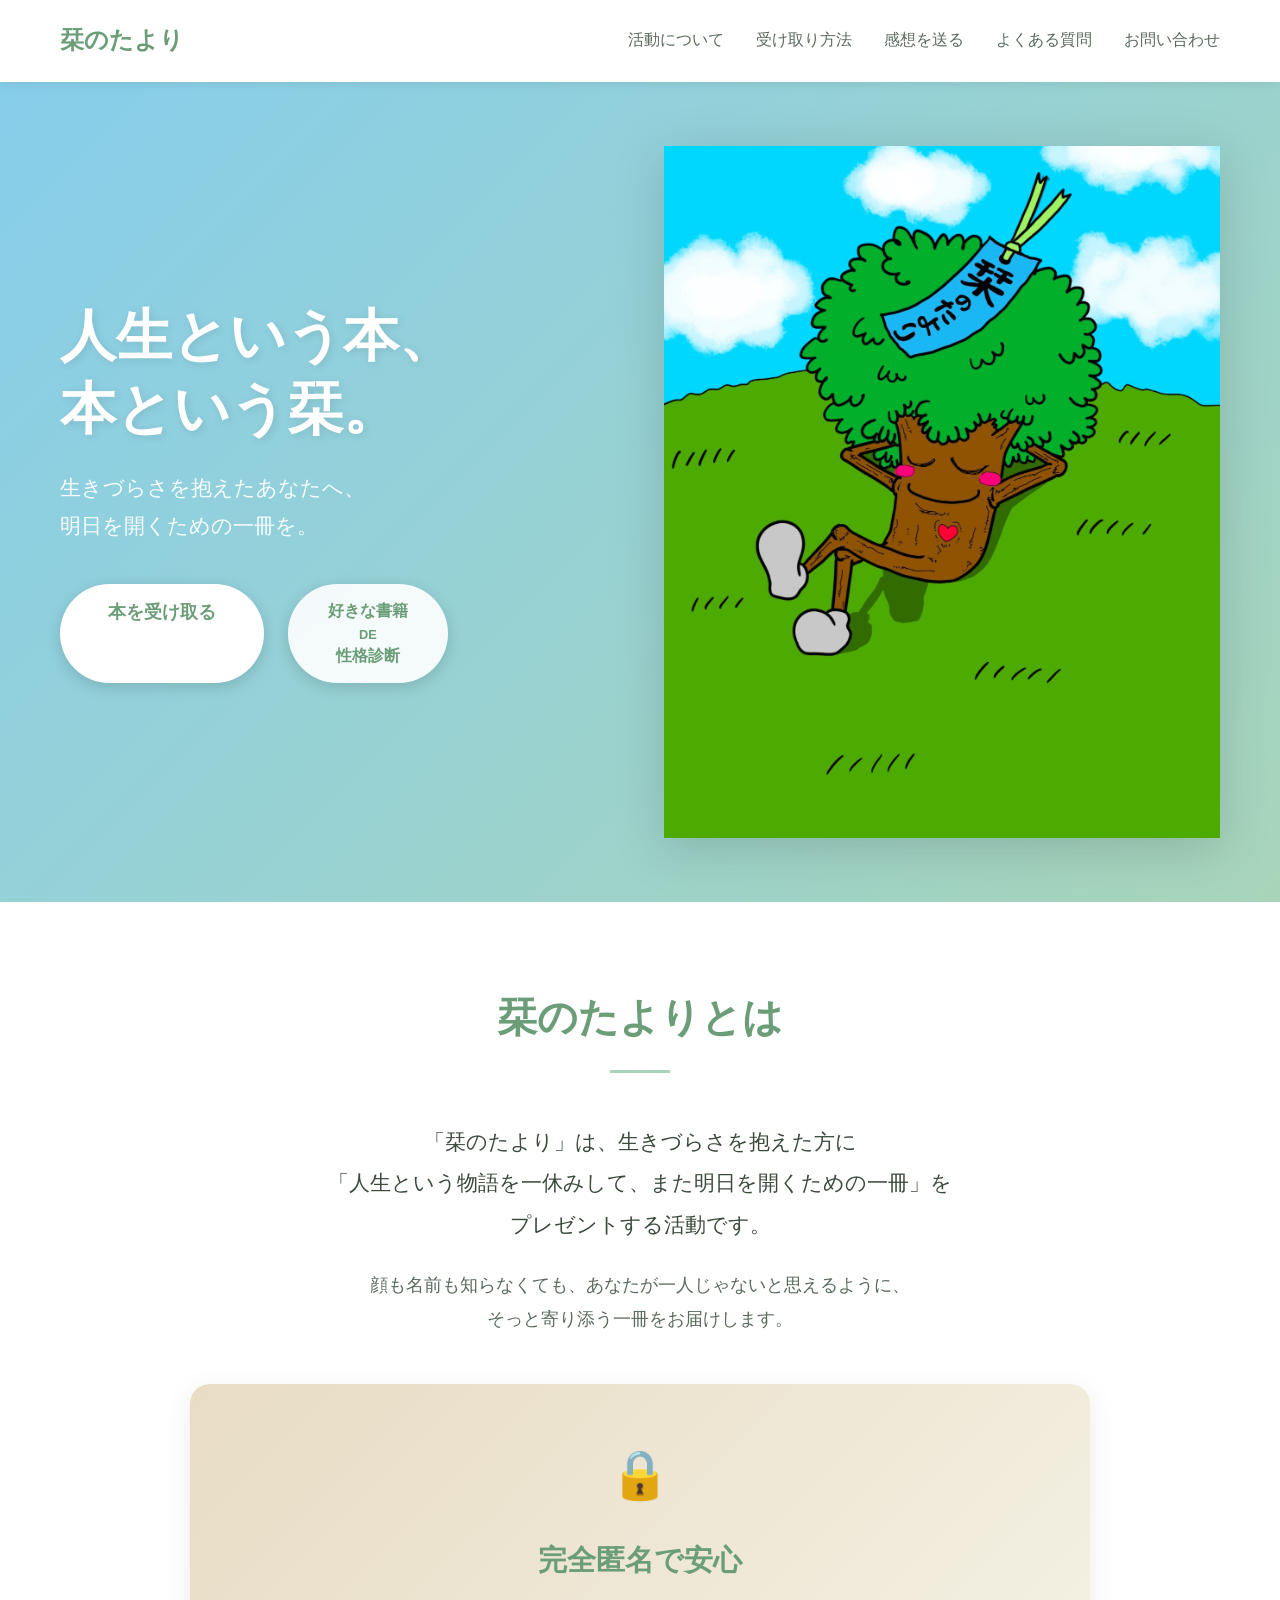
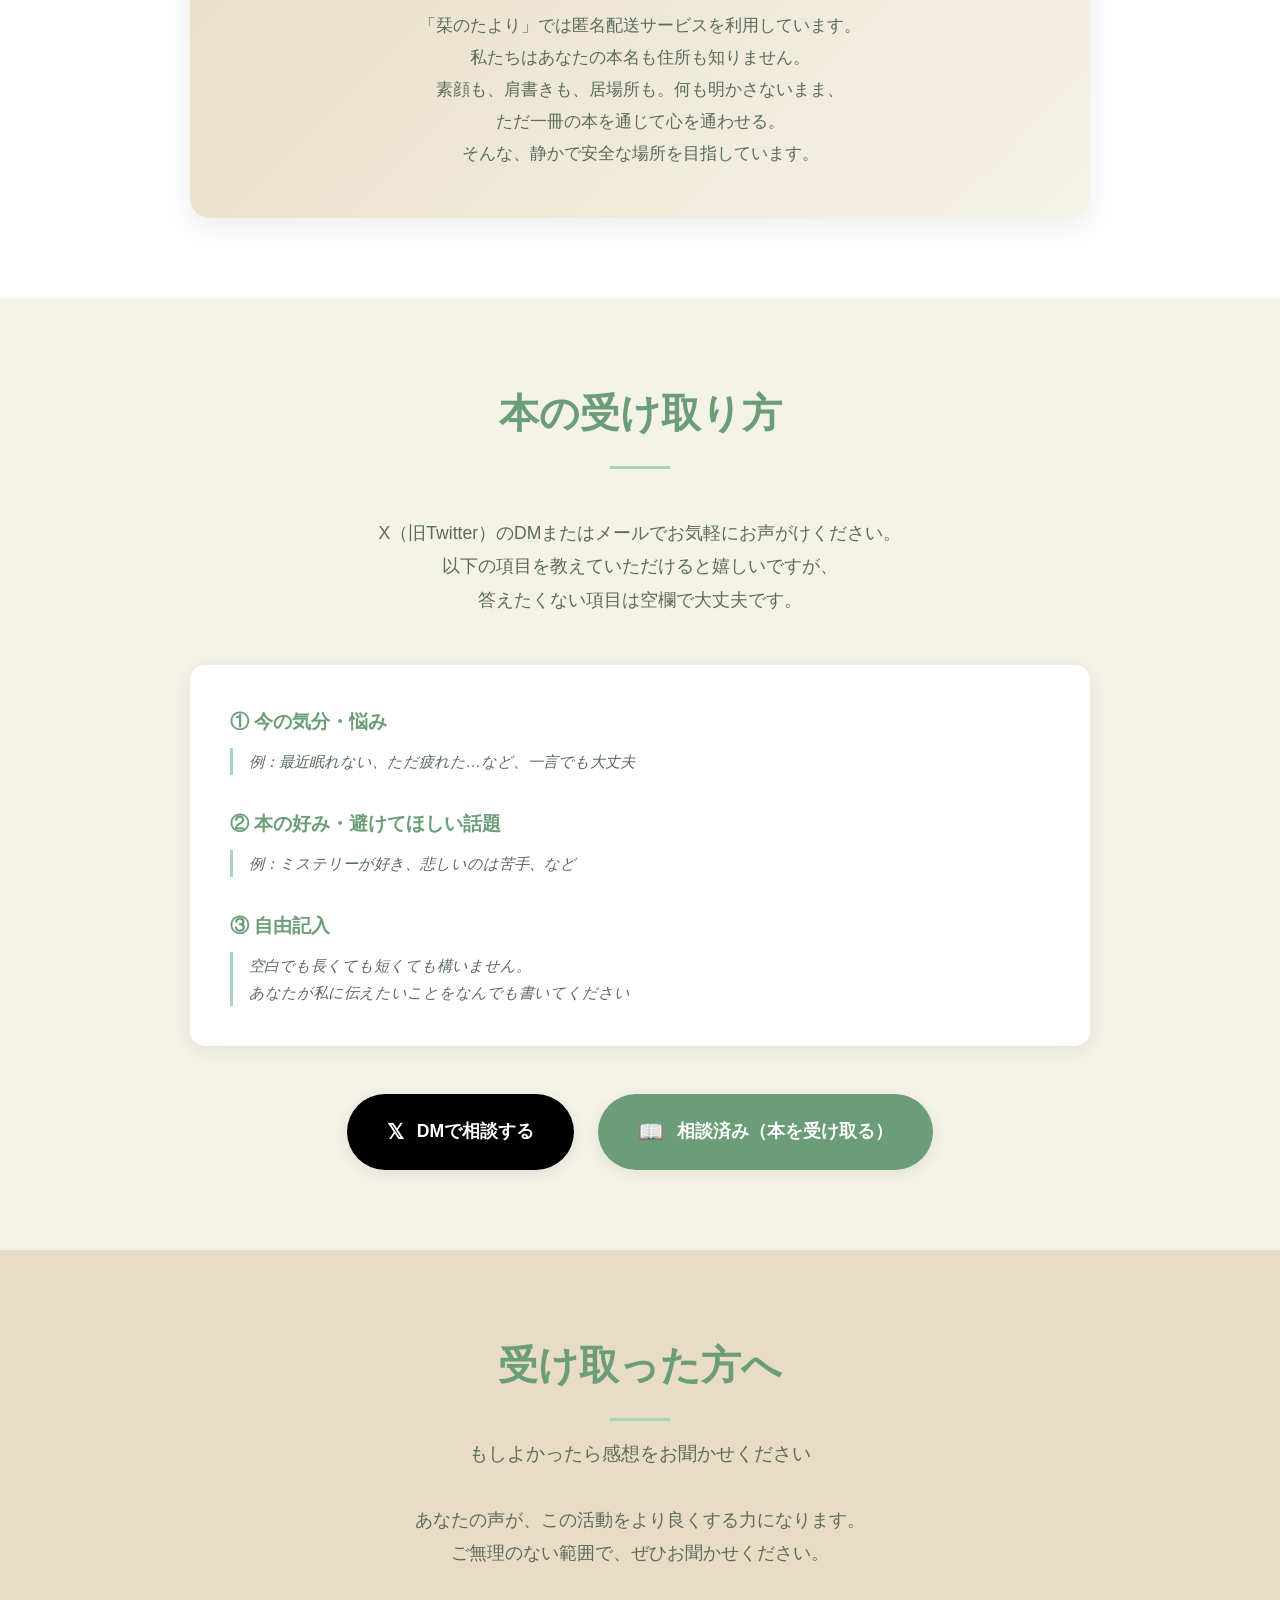
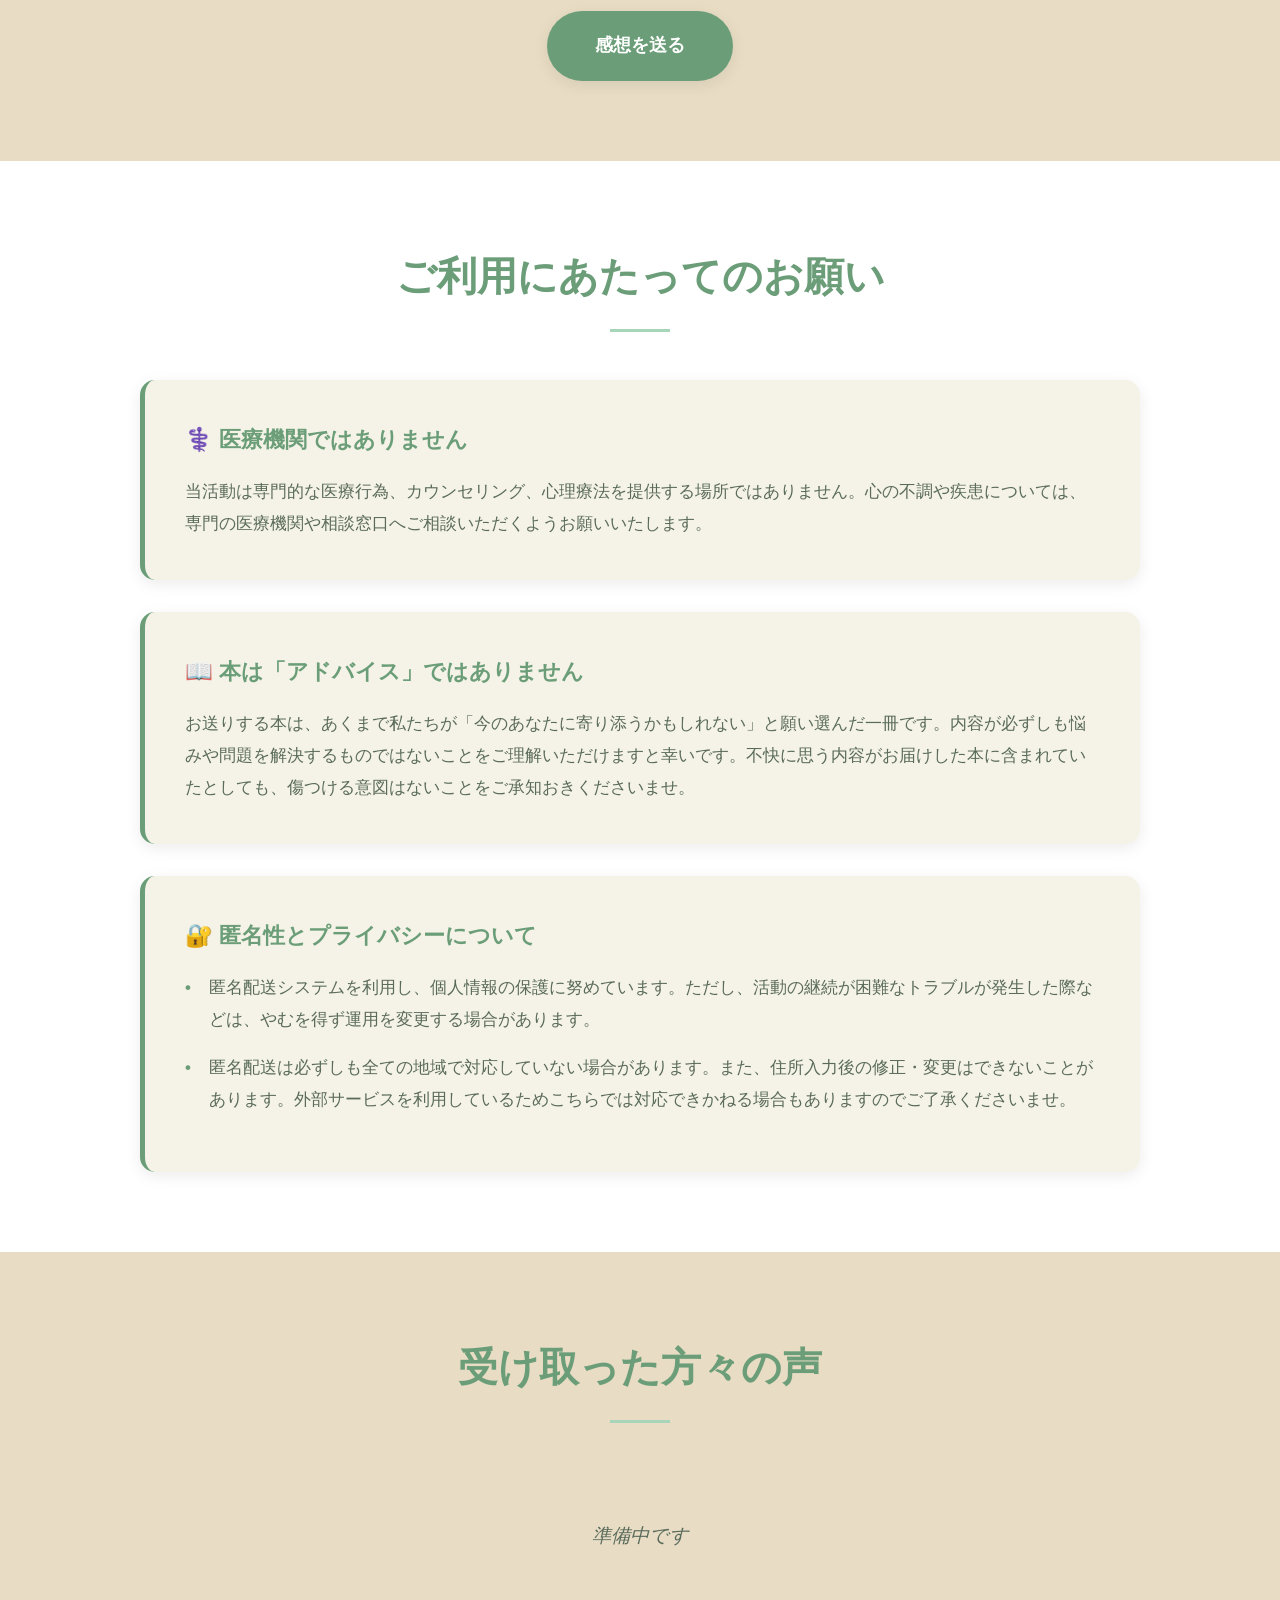
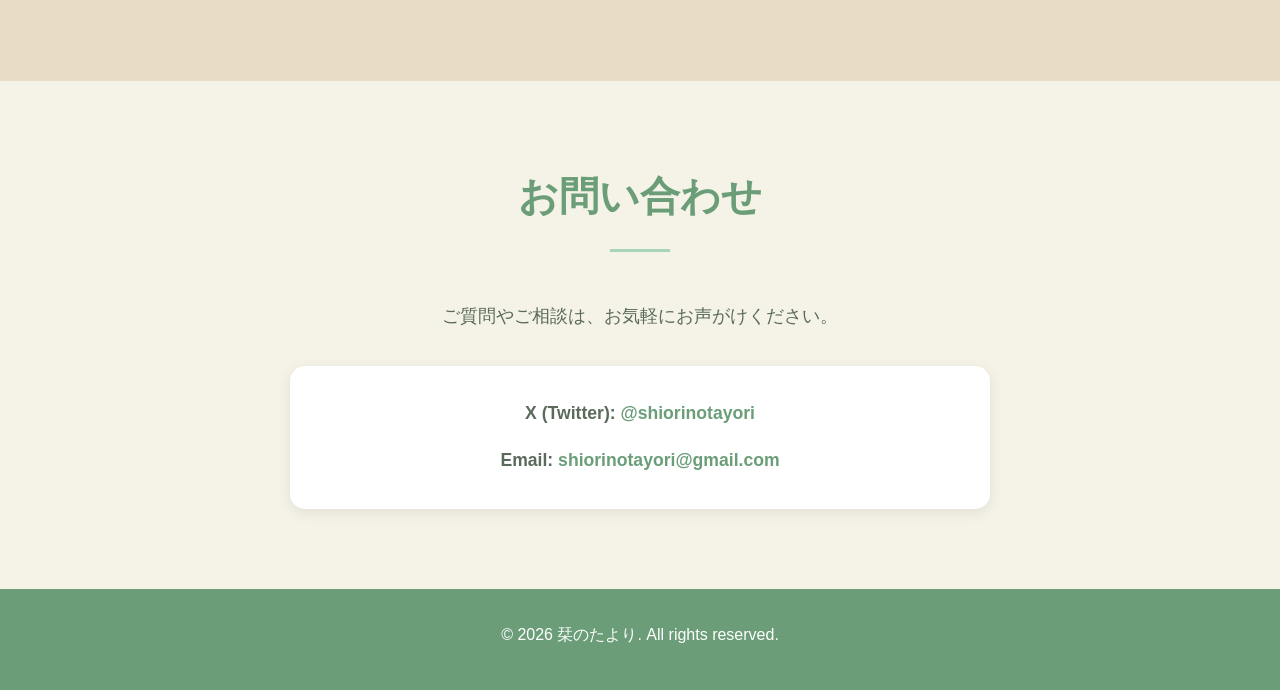
==== commit 1a89cddb: "書籍DE性格診断機能を追加（Opus 4.5対応）" ====
--- a/index.html
+++ b/index.html
@@ -32,6 +32,7 @@
                 <ul class="nav-links">
                     <li><a href="#about">活動について</a></li>
                     <li><a href="#request">受け取り方法</a></li>
+                    <li><a href="#feedback">感想を送る</a></li>
                     <li><a href="#faq">よくある質問</a></li>
                     <li><a href="#contact">お問い合わせ</a></li>
                 </ul>
@@ -45,7 +46,14 @@
             <div class="hero-text">
                 <h1 class="hero-title">人生という本、<br>本という栞。</h1>
                 <p class="hero-subtitle">生きづらさを抱えたあなたへ、<br>明日を開くための一冊を。</p>
-                <a href="request.html" class="cta-button">本を受け取る</a>
+                <div class="hero-buttons">
+                    <a href="request.html" class="cta-button">本を受け取る</a>
+                    <a href="diagnosis.html" class="cta-button secondary">
+                        好きな書籍<br>
+                        <span style="font-size: 0.8em; margin: 0 0.5rem;">DE</span><br>
+                        性格診断
+                    </a>
+                </div>
             </div>
             <div class="hero-image">
                 <img src="tayorin.png" alt="たよりん - 栞のたよりマスコットキャラクター" class="character">
@@ -114,9 +122,9 @@
                         <span class="btn-icon">𝕏</span>
                         <span>DMで相談する</span>
                     </a>
-                    <a href="mailto:shiorinotayori@gmail.com" class="contact-btn email-btn">
-                        <span class="btn-icon">✉</span>
-                        <span>メールで相談する</span>
+                    <a href="request.html" class="contact-btn request-btn">
+                        <span class="btn-icon">📖</span>
+                        <span>相談済み（本を受け取る）</span>
                     </a>
                 </div>
             </div>
--- a/style.css
+++ b/style.css
@@ -122,6 +122,13 @@
     opacity: 0.95;
 }
 
+/* ヒーローボタンコンテナ */
+.hero-buttons {
+    display: flex;
+    gap: 1.5rem;
+    flex-wrap: wrap;
+}
+
 .cta-button {
     display: inline-block;
     background-color: var(--white);
@@ -133,6 +140,14 @@
     border-radius: 50px;
     box-shadow: 0 4px 15px rgba(0, 0, 0, 0.15);
     transition: all 0.3s ease;
+    text-align: center;
+    line-height: 1.4;
+}
+
+.cta-button.secondary {
+    background-color: rgba(255, 255, 255, 0.9);
+    font-size: 1rem;
+    padding: 1rem 2.5rem;
 }
 
 .cta-button:hover {
@@ -329,6 +344,17 @@
     box-shadow: 0 6px 20px rgba(0, 0, 0, 0.2);
 }
 
+.request-btn {
+    background-color: var(--primary-green);
+    color: var(--white);
+}
+
+.request-btn:hover {
+    background-color: #5a8767;
+    transform: translateY(-3px);
+    box-shadow: 0 6px 20px rgba(107, 158, 120, 0.3);
+}
+
 .email-btn {
     background-color: var(--primary-green);
     color: var(--white);
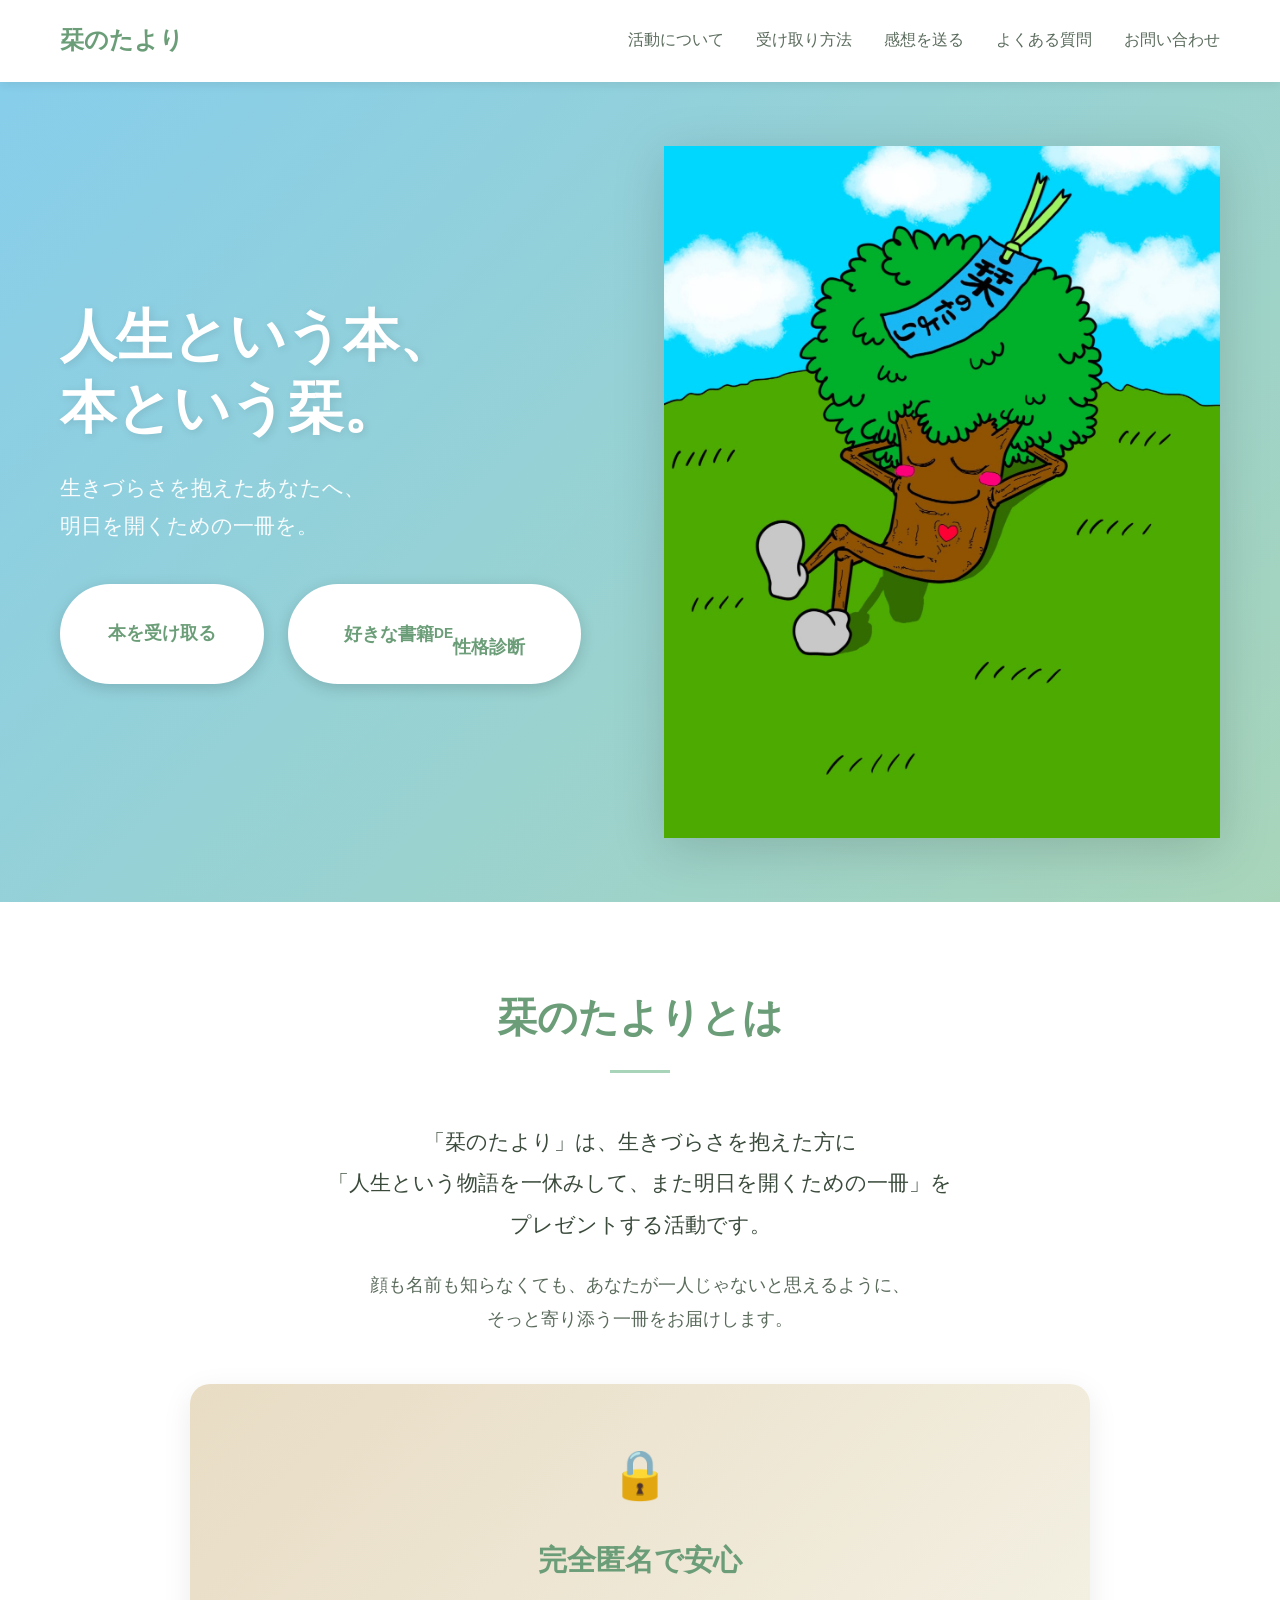
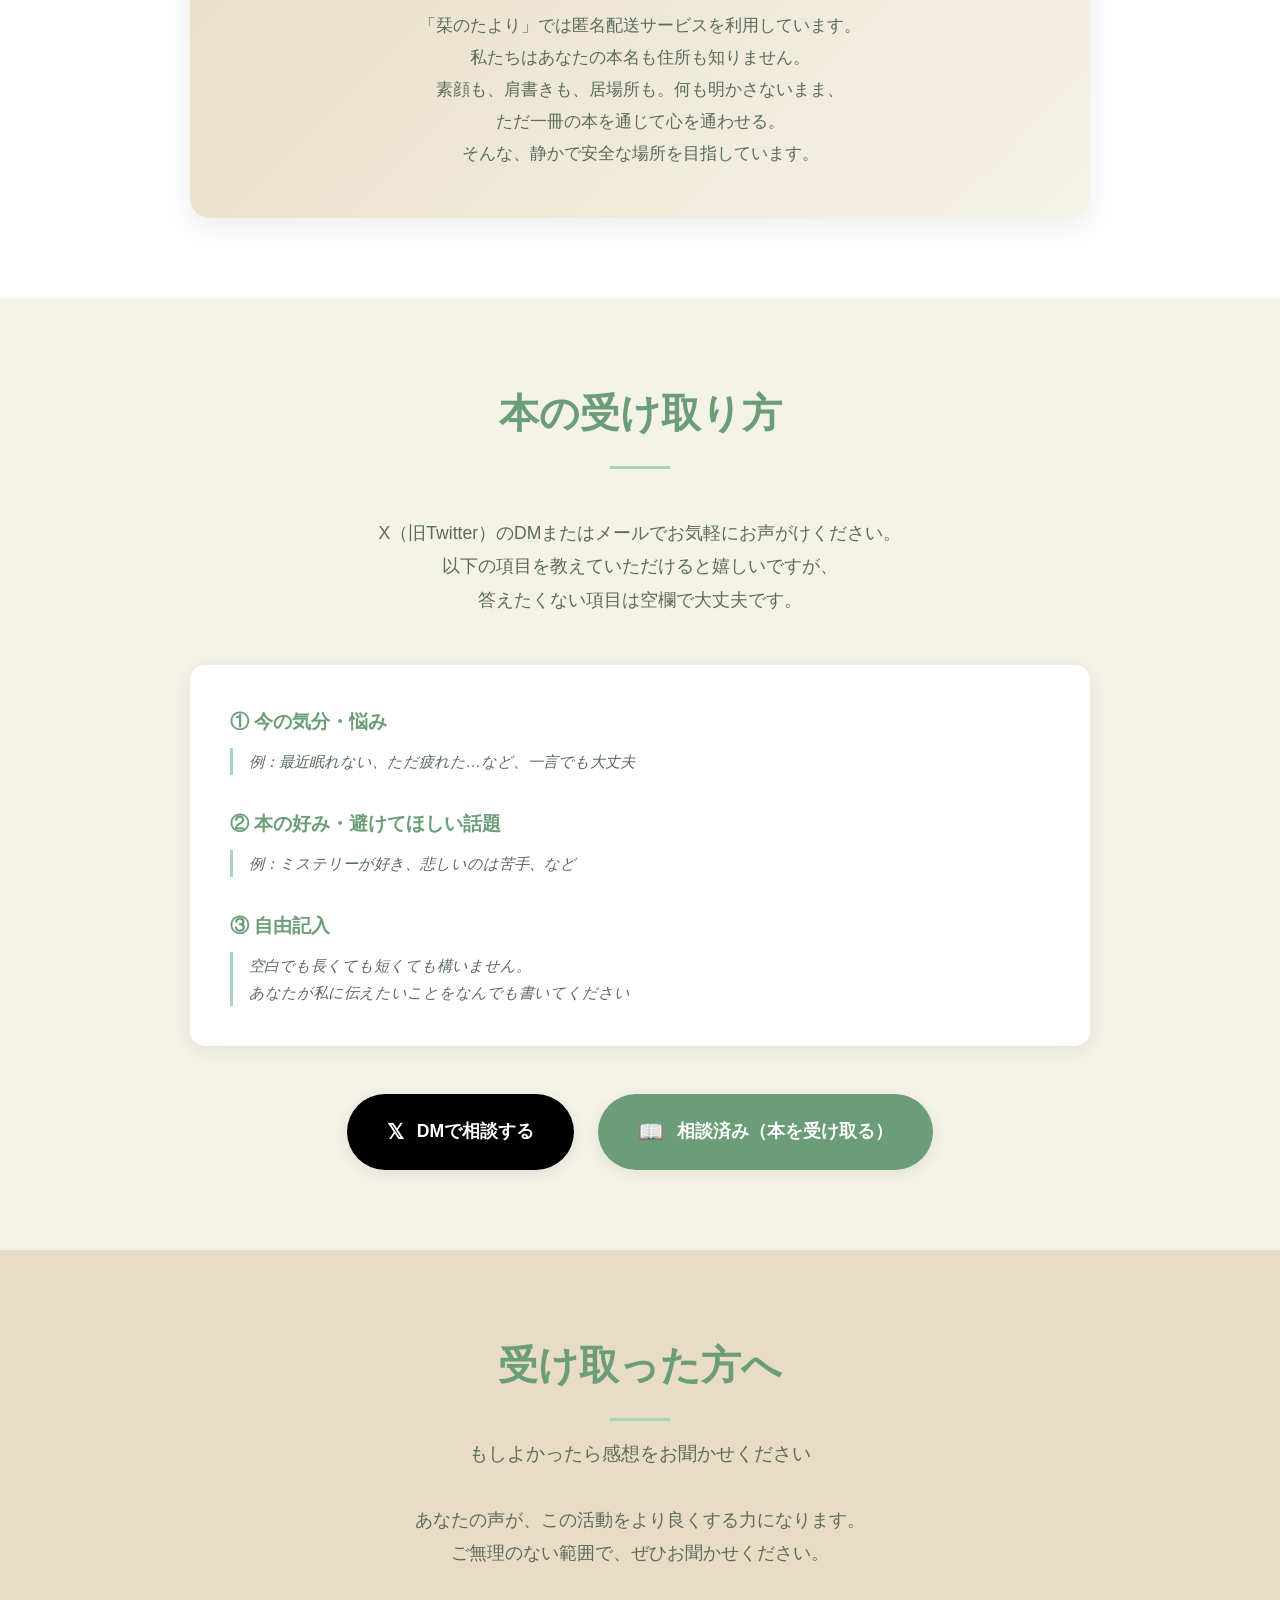
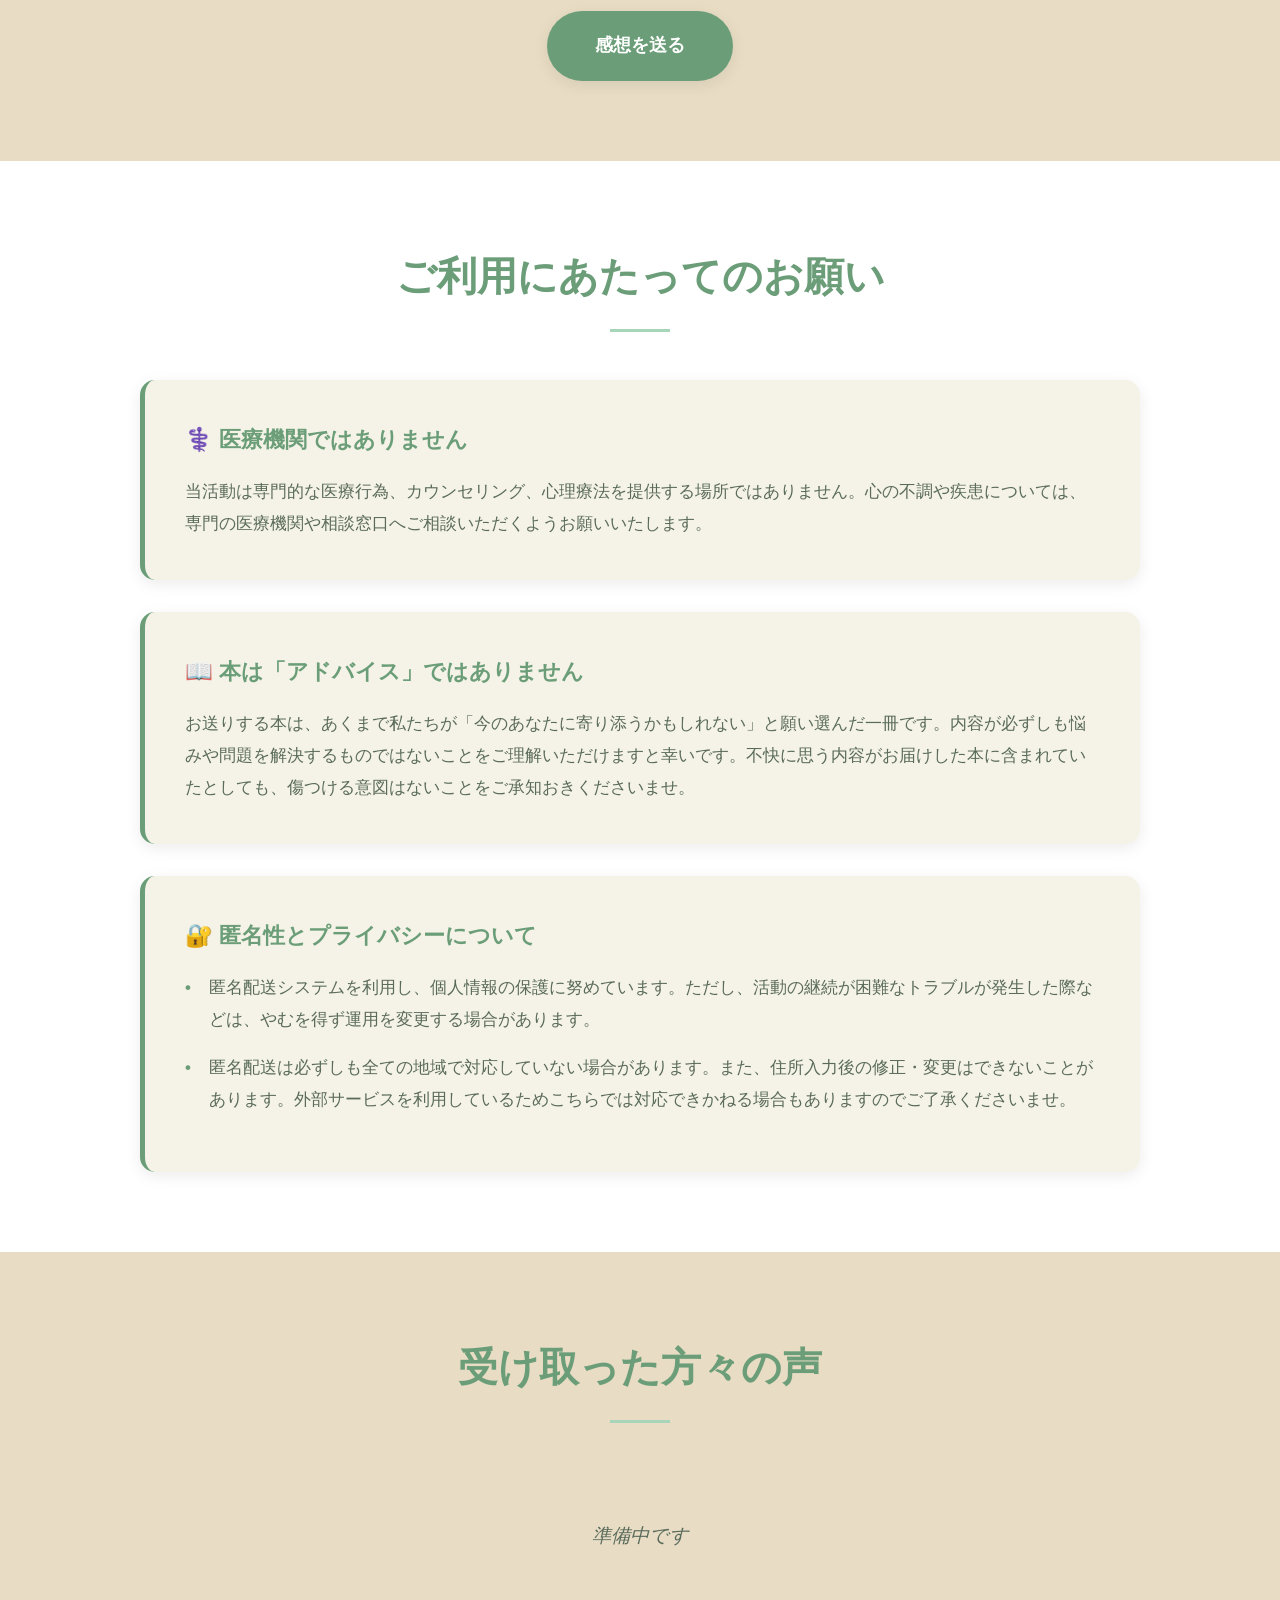
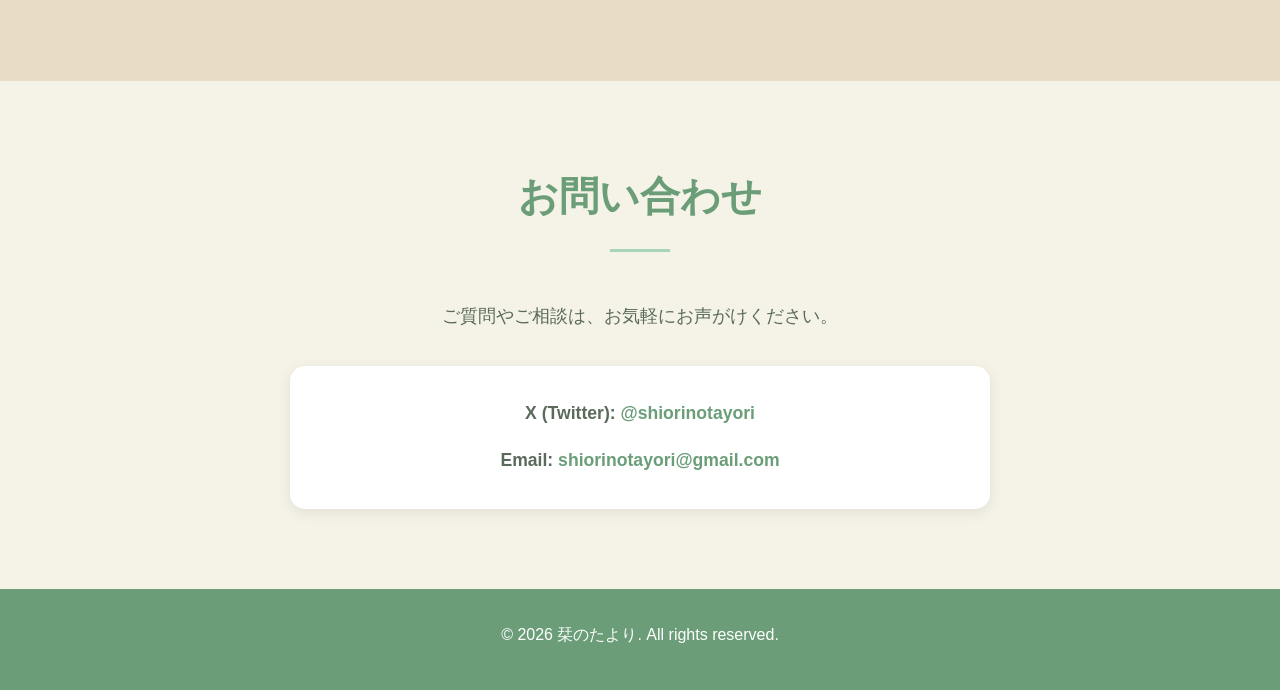
==== commit 4a21a11e: "性格診断ボタンを大きくして改行表示に変更" ====
--- a/index.html
+++ b/index.html
@@ -48,10 +48,10 @@
                 <p class="hero-subtitle">生きづらさを抱えたあなたへ、<br>明日を開くための一冊を。</p>
                 <div class="hero-buttons">
                     <a href="request.html" class="cta-button">本を受け取る</a>
-                    <a href="diagnosis.html" class="cta-button secondary">
+                    <a href="diagnosis.html" class="cta-button diagnosis-button">
                         好きな書籍<br>
-                        <span style="font-size: 0.8em; margin: 0 0.5rem;">DE</span><br>
-                        性格診断
+                        <span class="de-text">DE</span><br>
+                       性格診断
                     </a>
                 </div>
             </div>
--- a/style.css
+++ b/style.css
@@ -130,7 +130,9 @@
 }
 
 .cta-button {
-    display: inline-block;
+    display: inline-flex;        /* inline-block から変更 */
+    align-items: center;         /* 追加：垂直方向の中央揃え */
+    justify-content: center;     /* 追加：水平方向の中央揃え */
     background-color: var(--white);
     color: var(--primary-green);
     padding: 1rem 3rem;
@@ -148,6 +150,18 @@
     background-color: rgba(255, 255, 255, 0.9);
     font-size: 1rem;
     padding: 1rem 2.5rem;
+}
+/* 性格診断ボタン（大きめ） */
+.cta-button.diagnosis-button {
+    padding: 1.5rem 3.5rem;
+    font-size: 1.15rem;
+    min-width: 200px;
+}
+
+.de-text {
+    font-size: 0.75em;
+    margin: 0.2rem 0;
+    display: inline-block;
 }
 
 .cta-button:hover {
@@ -609,3 +623,15 @@
         padding: 3rem 0;
     }
 }
+/* 性格診断ボタン（大きめ） */
+.cta-button.diagnosis-button {
+    padding: 1.5rem 3.5rem;
+    font-size: 1.15rem;
+    min-width: 200px;
+}
+
+.de-text {
+    font-size: 0.75em;
+    margin: 0.2rem 0;
+    display: inline-block;
+}
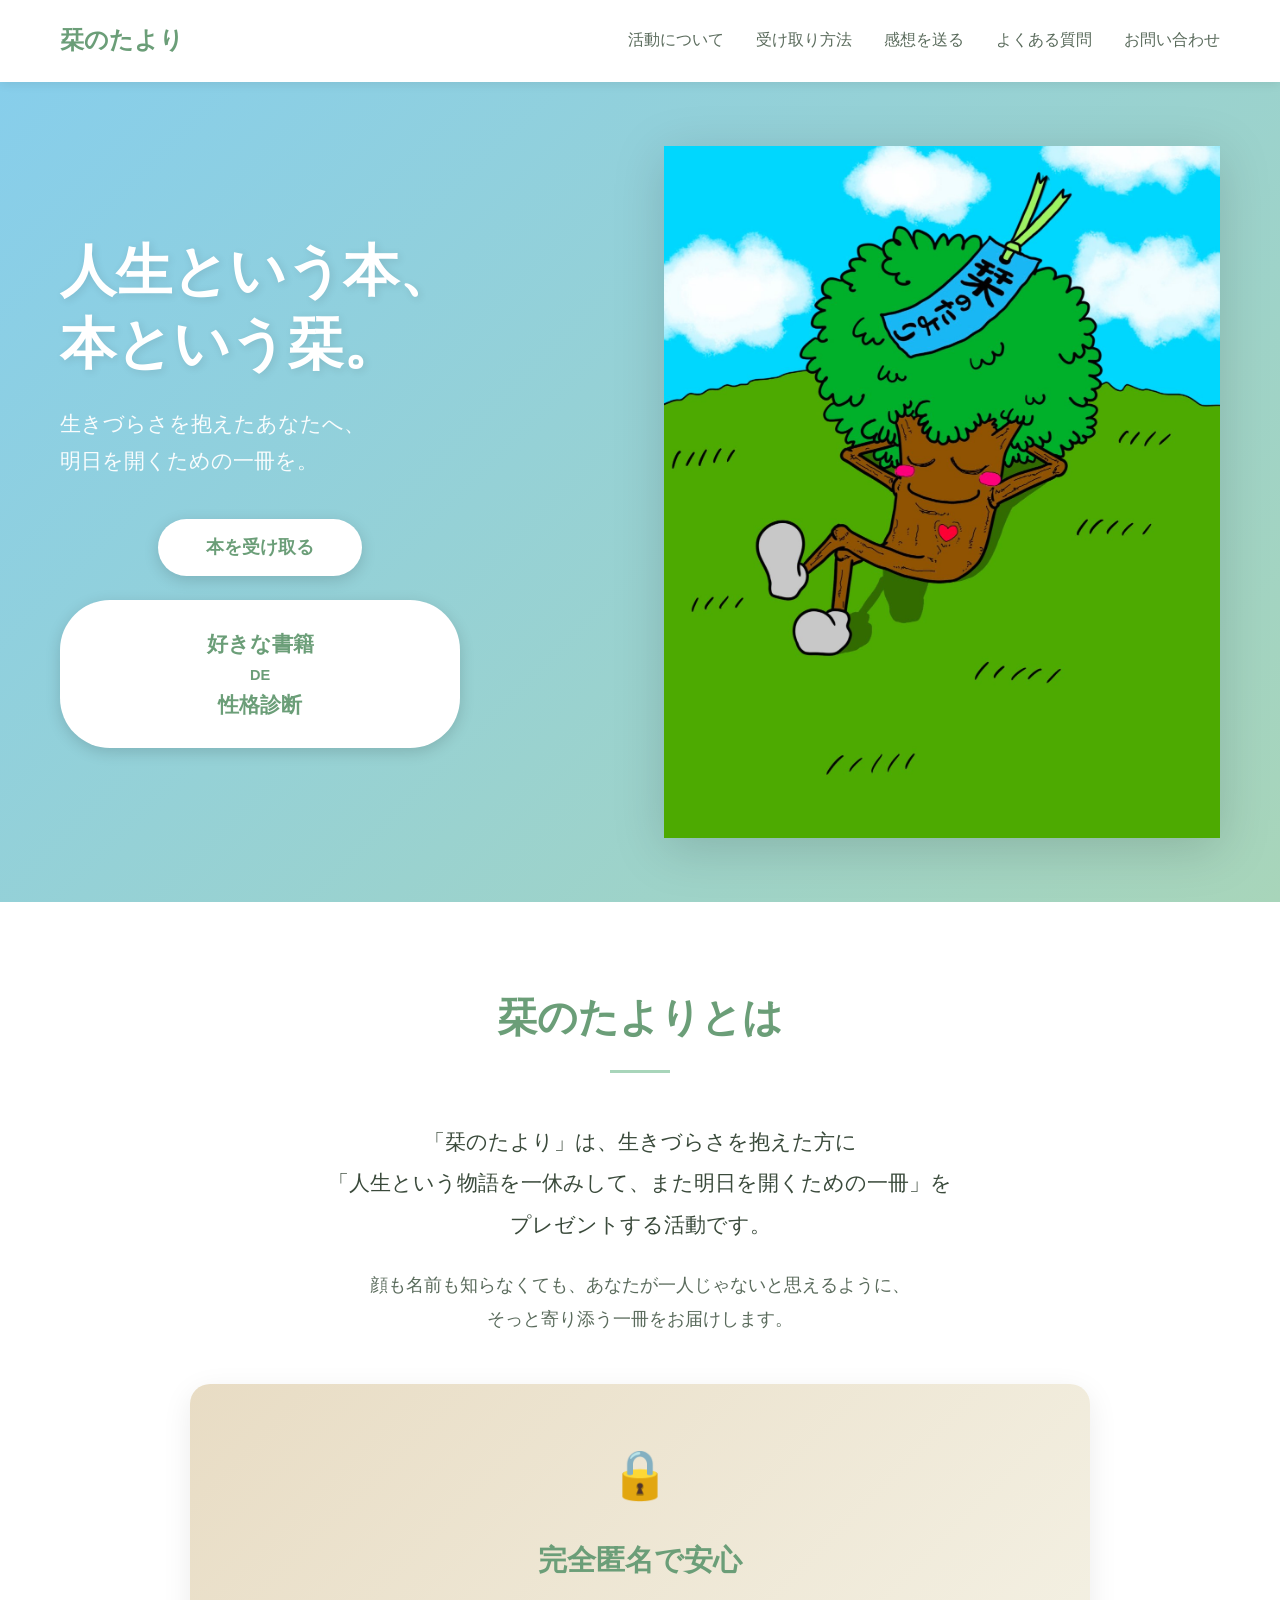
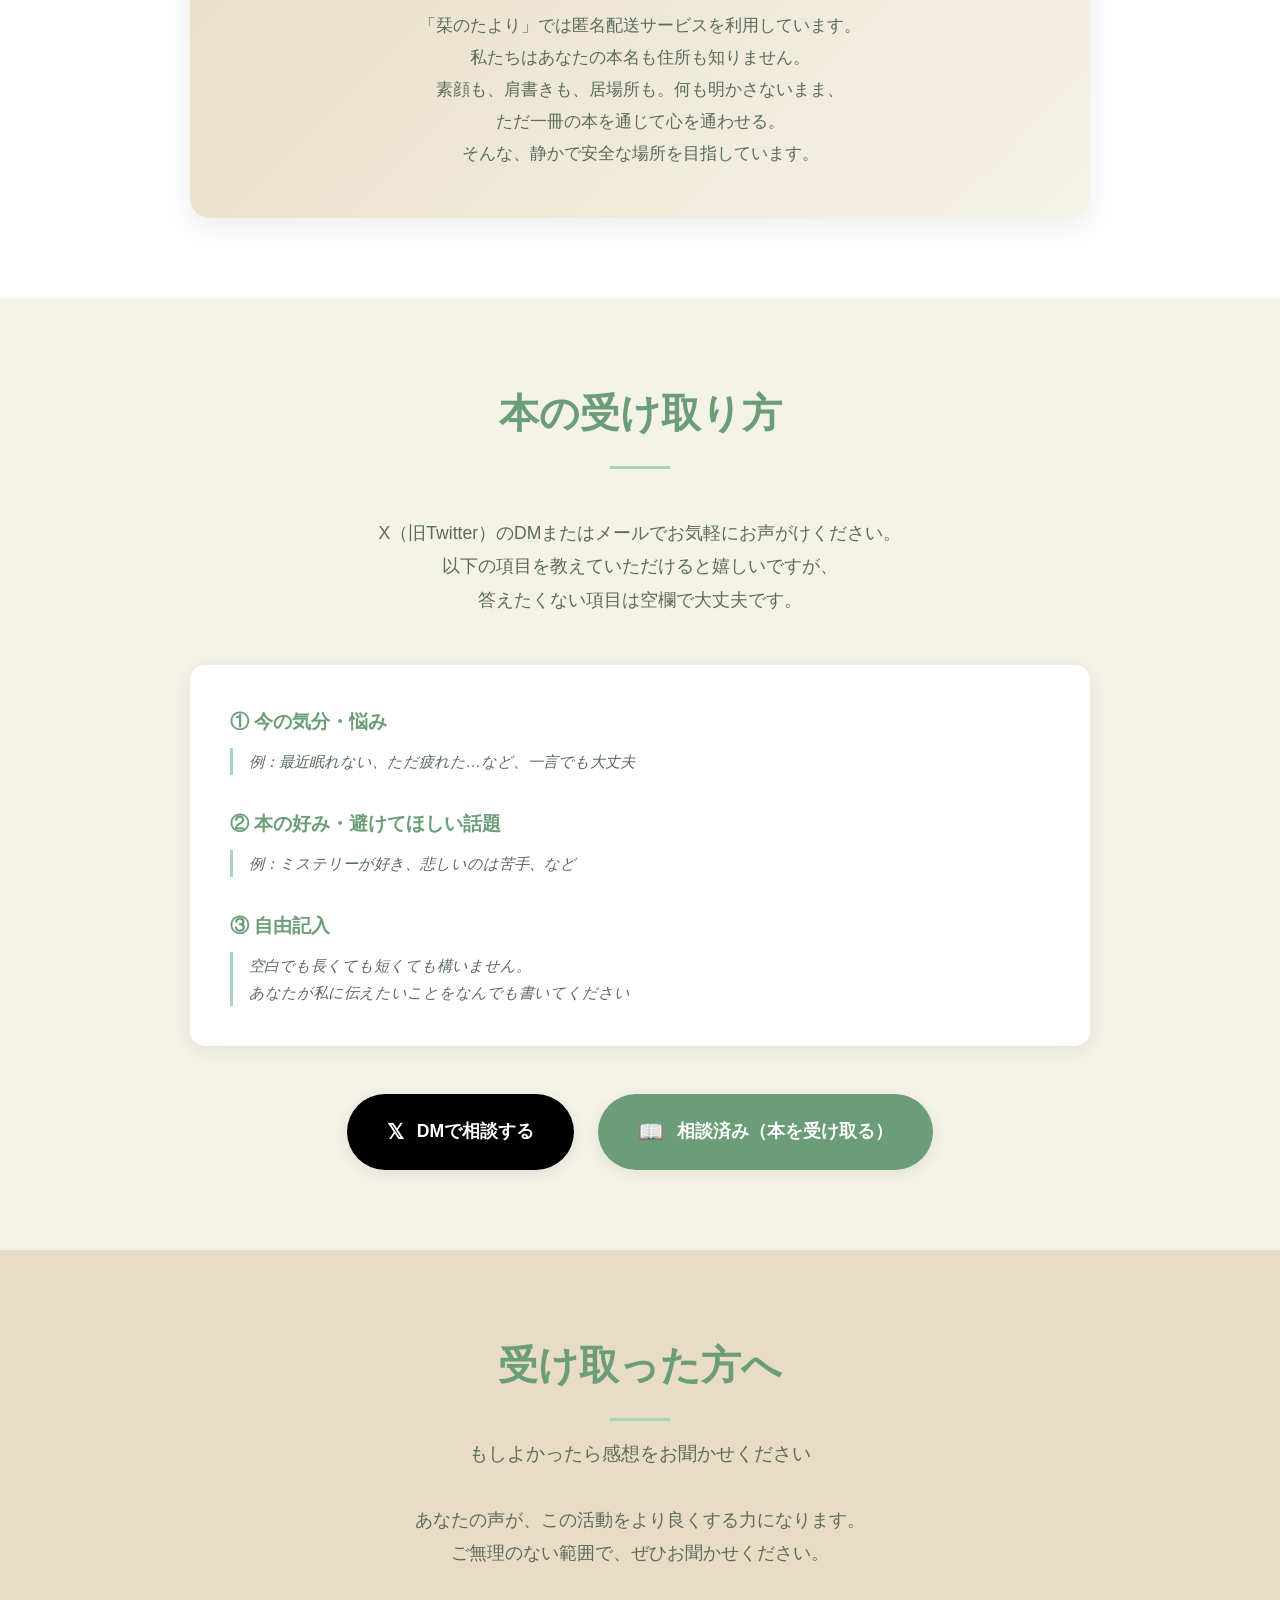
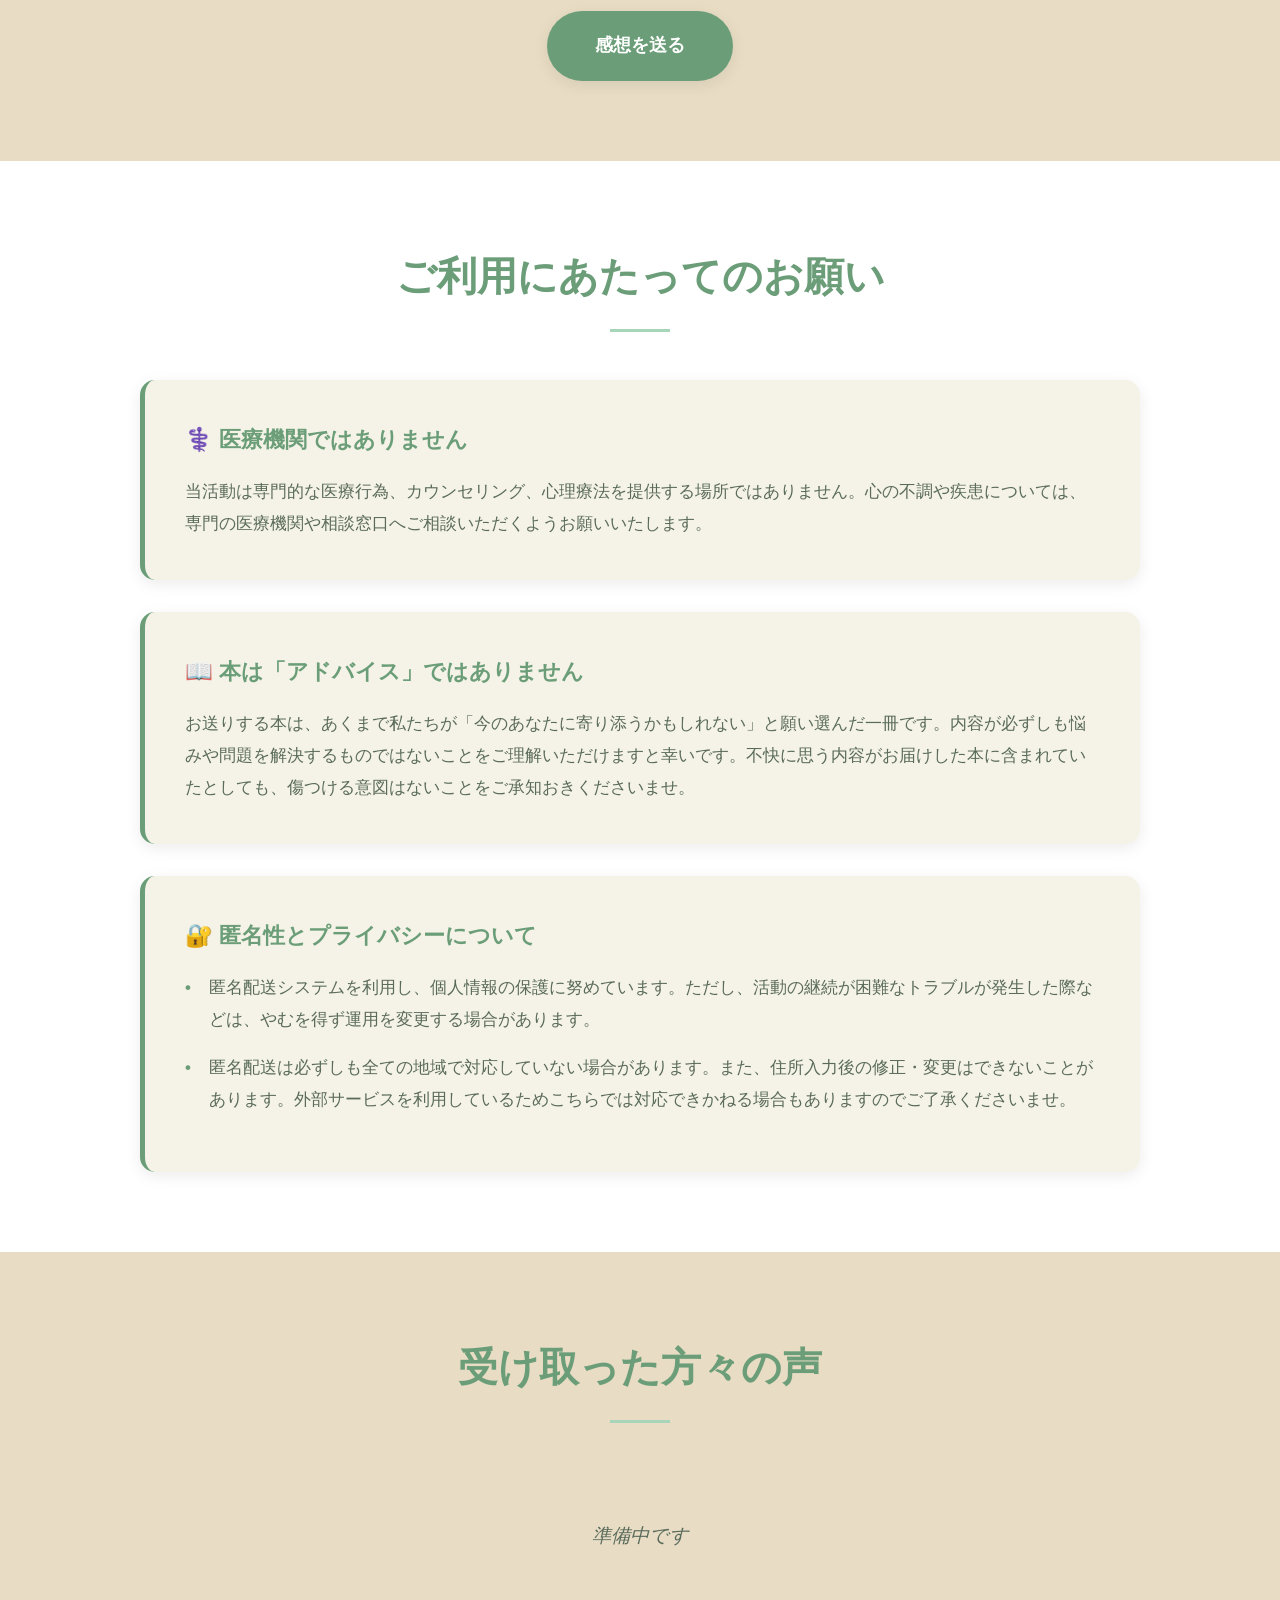
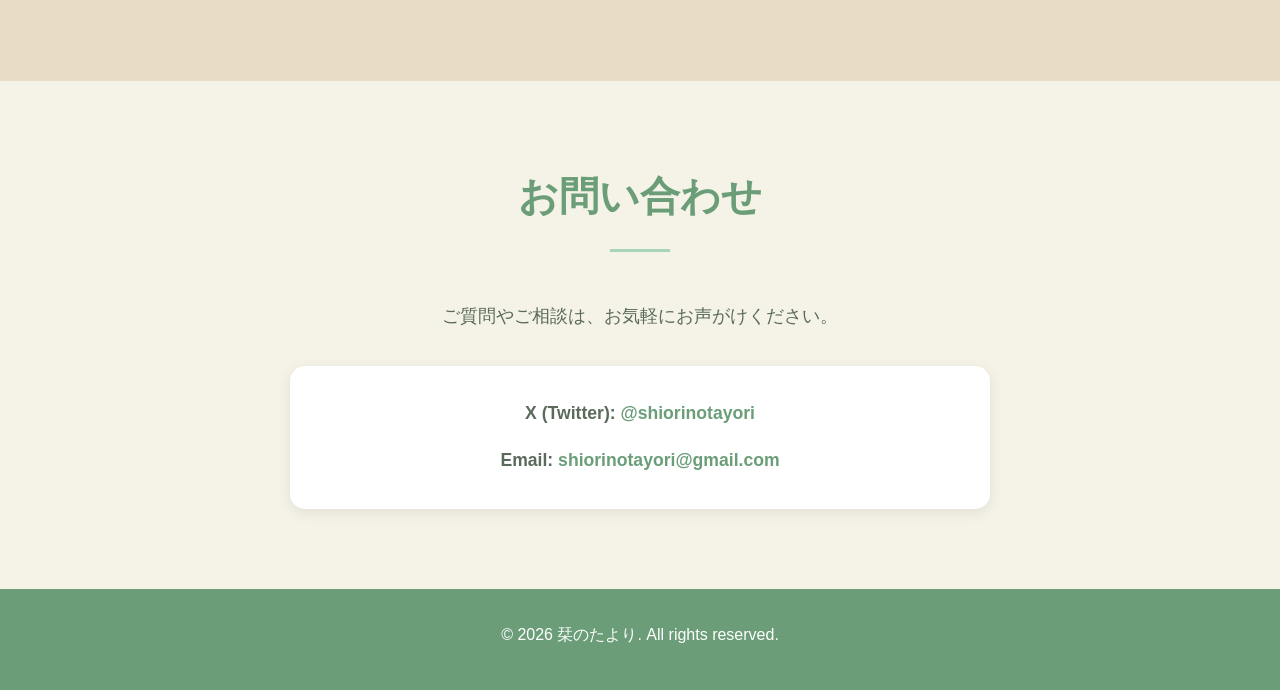
==== commit 9d6022ad: "診断ボタンを縦並びに変更し、サイズを拡大" ====
--- a/index.html
+++ b/index.html
@@ -51,7 +51,7 @@
                     <a href="diagnosis.html" class="cta-button diagnosis-button">
                         好きな書籍<br>
                         <span class="de-text">DE</span><br>
-                       性格診断
+                        性格診断
                     </a>
                 </div>
             </div>
--- a/style.css
+++ b/style.css
@@ -125,14 +125,15 @@
 /* ヒーローボタンコンテナ */
 .hero-buttons {
     display: flex;
+    flex-direction: column;
     gap: 1.5rem;
-    flex-wrap: wrap;
+    align-items: center;
+    width: 100%;
+    max-width: 400px;
 }
 
 .cta-button {
-    display: inline-flex;        /* inline-block から変更 */
-    align-items: center;         /* 追加：垂直方向の中央揃え */
-    justify-content: center;     /* 追加：水平方向の中央揃え */
+    display: inline-block;
     background-color: var(--white);
     color: var(--primary-green);
     padding: 1rem 3rem;
@@ -151,22 +152,24 @@
     font-size: 1rem;
     padding: 1rem 2.5rem;
 }
-/* 性格診断ボタン（大きめ） */
-.cta-button.diagnosis-button {
-    padding: 1.5rem 3.5rem;
-    font-size: 1.15rem;
-    min-width: 200px;
-}
-
-.de-text {
-    font-size: 0.75em;
-    margin: 0.2rem 0;
-    display: inline-block;
-}
 
 .cta-button:hover {
     transform: translateY(-3px);
     box-shadow: 0 6px 20px rgba(0, 0, 0, 0.2);
+}
+
+/* 性格診断ボタン（大きめ・縦並び） */
+.cta-button.diagnosis-button {
+    padding: 1.8rem 4rem;
+    font-size: 1.3rem;
+    min-width: 280px;
+    width: 100%;
+}
+
+.de-text {
+    font-size: 0.7em;
+    margin: 0.3rem 0;
+    display: inline-block;
 }
 
 .hero-image {
@@ -623,15 +626,3 @@
         padding: 3rem 0;
     }
 }
-/* 性格診断ボタン（大きめ） */
-.cta-button.diagnosis-button {
-    padding: 1.5rem 3.5rem;
-    font-size: 1.15rem;
-    min-width: 200px;
-}
-
-.de-text {
-    font-size: 0.75em;
-    margin: 0.2rem 0;
-    display: inline-block;
-}
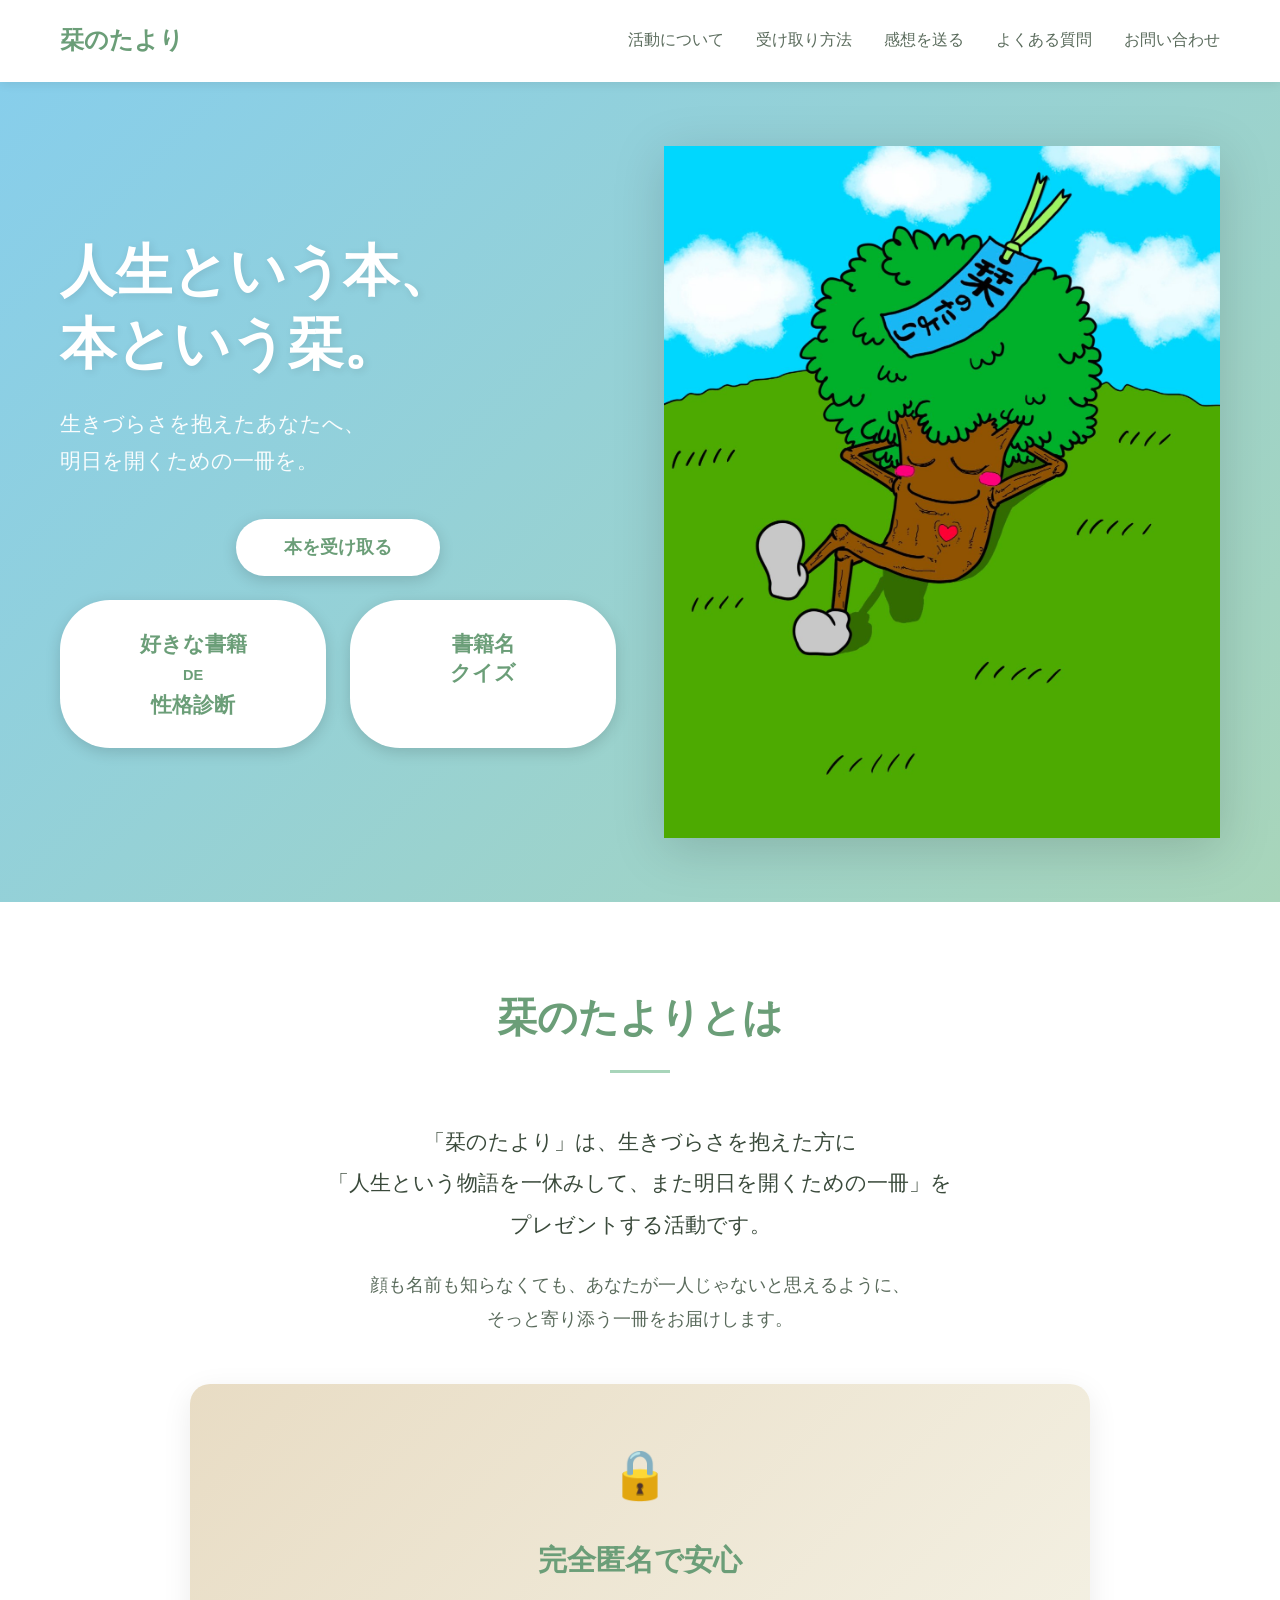
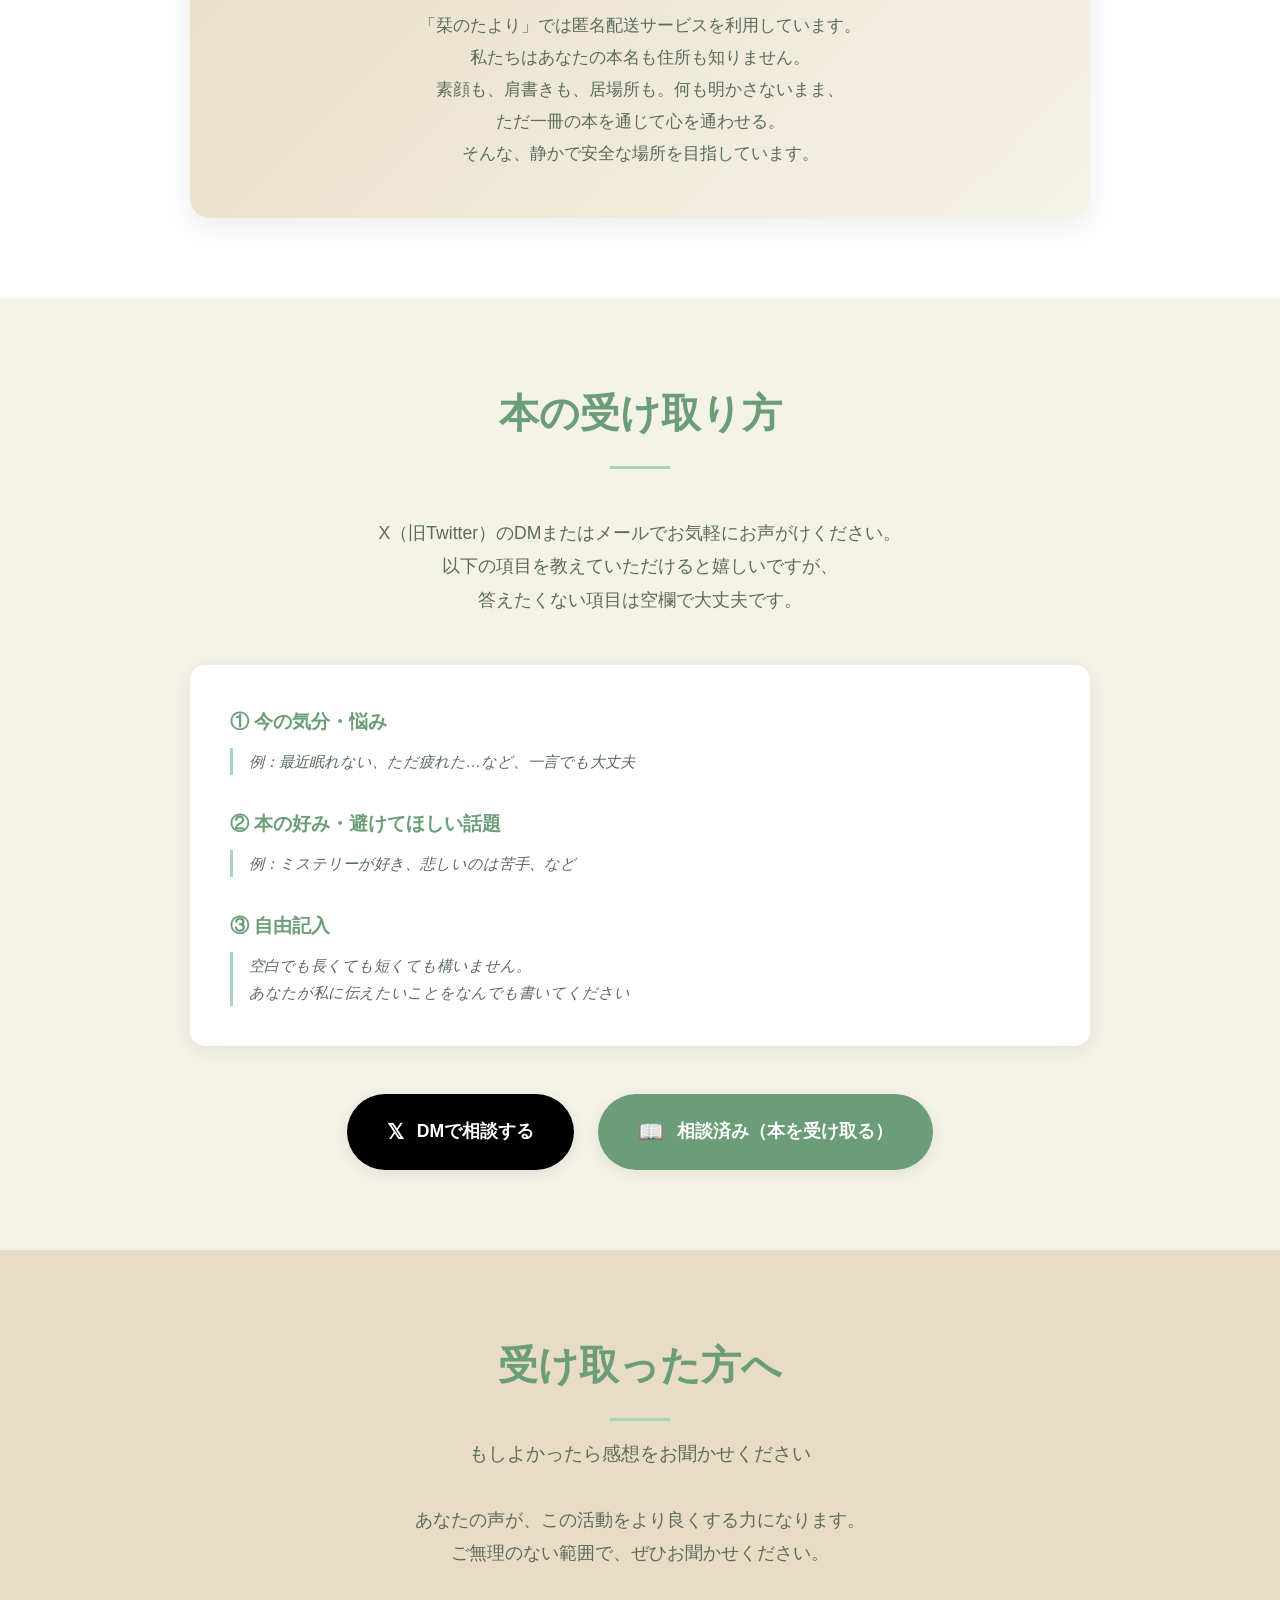
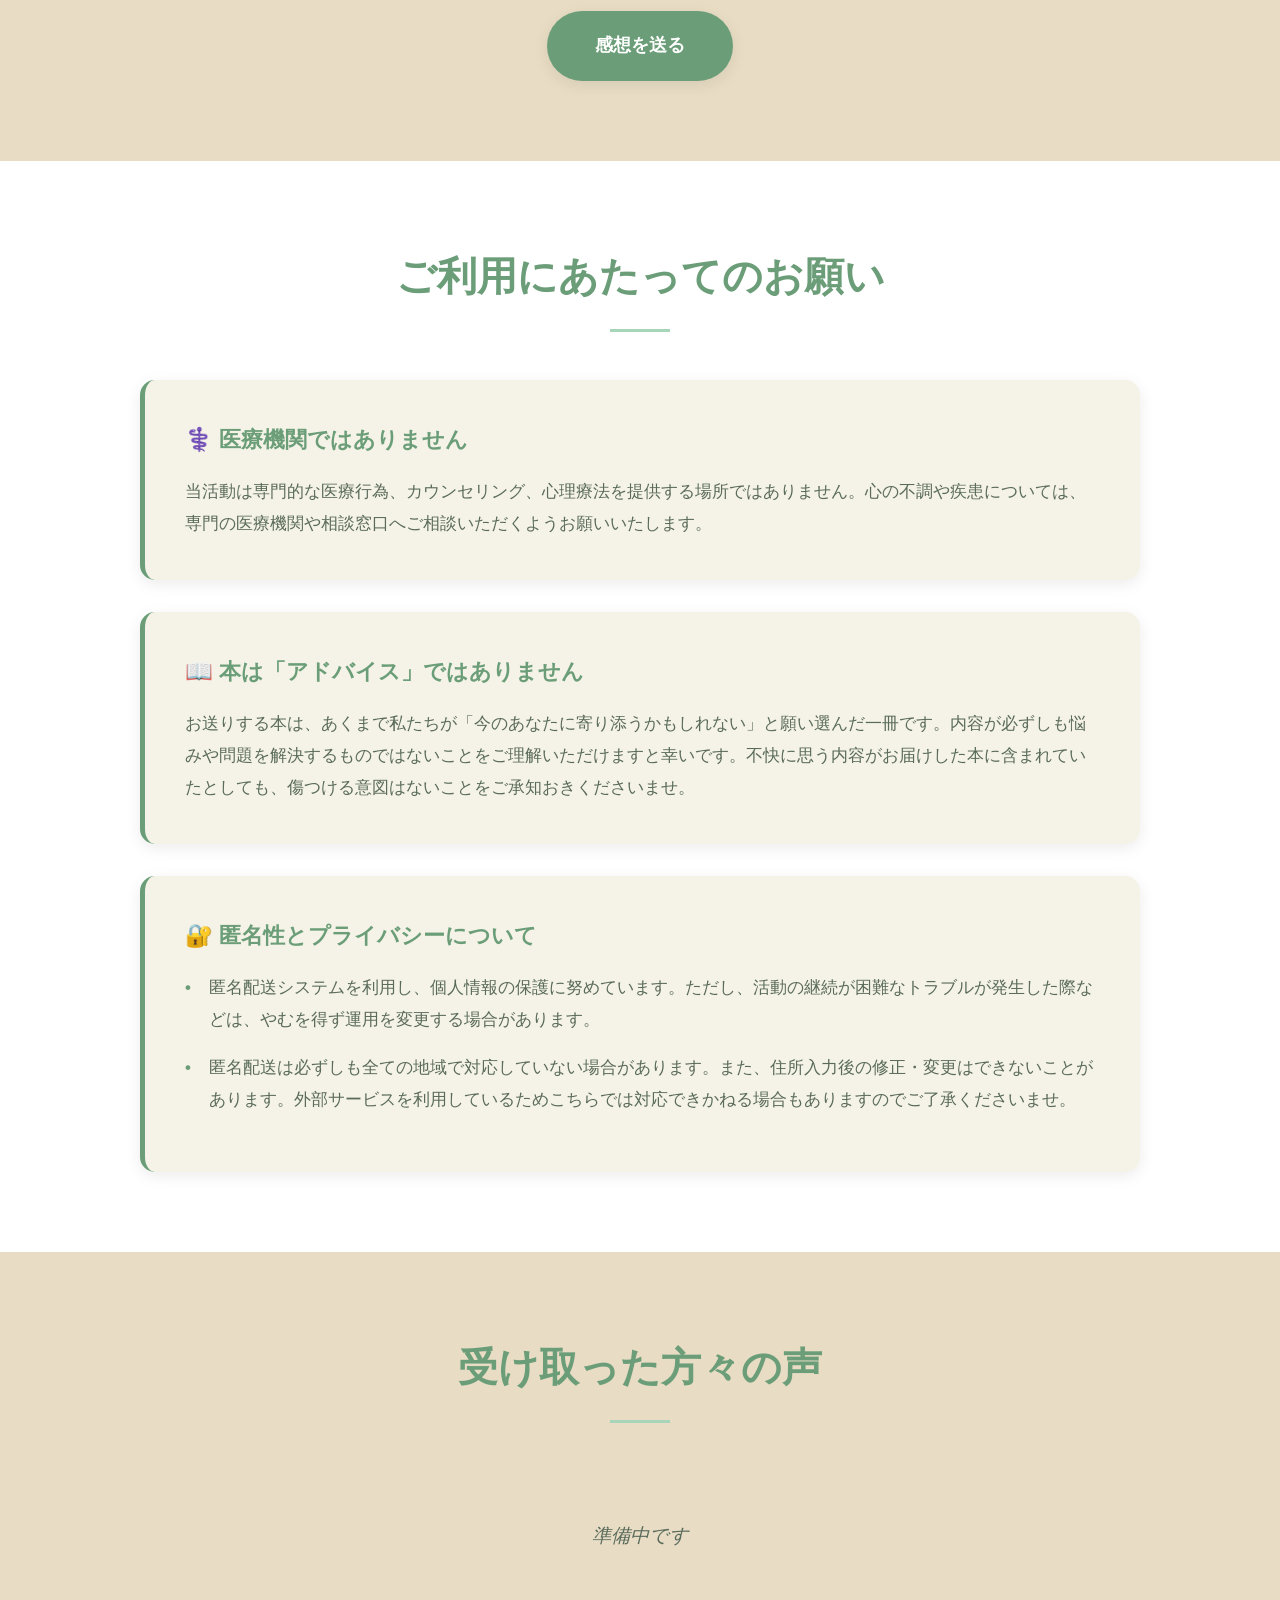
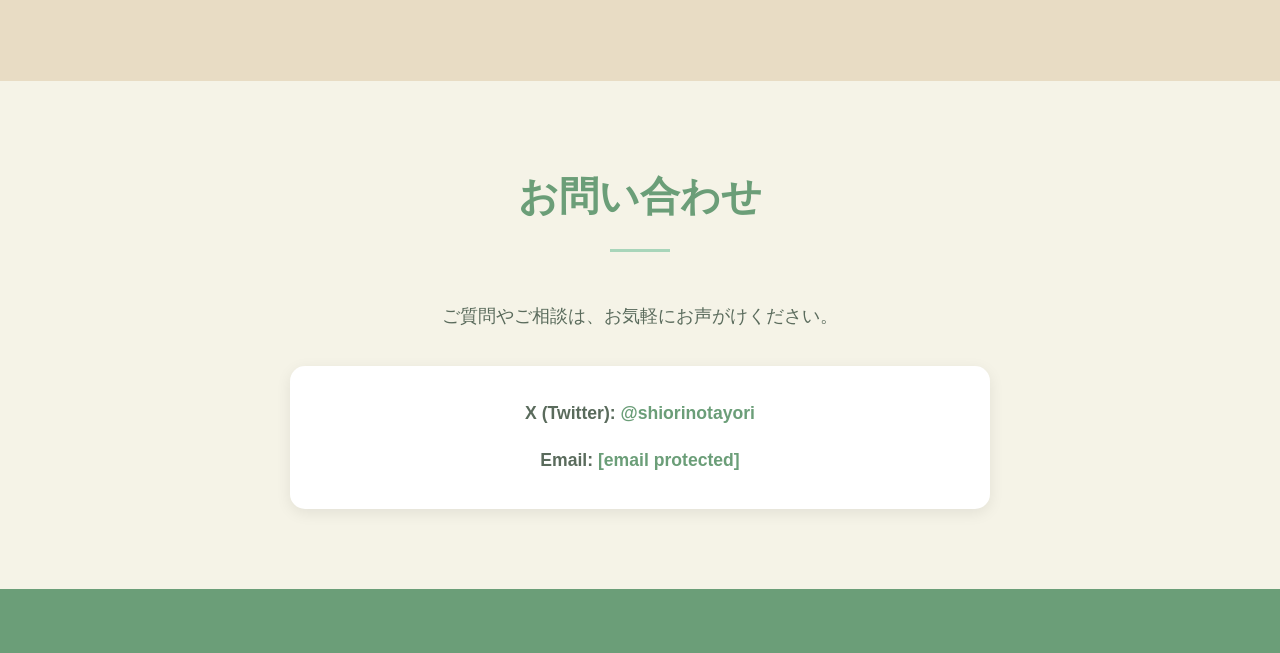
==== commit 7879eb0e: "書籍名クイズボタンを追加" ====
--- a/index.html
+++ b/index.html
@@ -48,11 +48,17 @@
                 <p class="hero-subtitle">生きづらさを抱えたあなたへ、<br>明日を開くための一冊を。</p>
                 <div class="hero-buttons">
                     <a href="request.html" class="cta-button">本を受け取る</a>
-                    <a href="diagnosis.html" class="cta-button diagnosis-button">
-                        好きな書籍<br>
-                        <span class="de-text">DE</span><br>
-                        性格診断
-                    </a>
+                    <div class="hero-buttons-row">
+                        <a href="diagnosis.html" class="cta-button diagnosis-button">
+                            好きな書籍<br>
+                            <span class="de-text">DE</span><br>
+                            性格診断
+                        </a>
+                        <a href="aozora-quiz/index.html" class="cta-button quiz-button">
+                            書籍名<br>
+                            クイズ
+                        </a>
+                    </div>
                 </div>
             </div>
             <div class="hero-image">
@@ -194,7 +200,7 @@
                 <p class="body-text">ご質問やご相談は、お気軽にお声がけください。</p>
                 <div class="contact-details">
                     <p><strong>X (Twitter):</strong> <a href="https://x.com/shiorinotayori" target="_blank">@shiorinotayori</a></p>
-                    <p><strong>Email:</strong> <a href="mailto:shiorinotayori@gmail.com">shiorinotayori@gmail.com</a></p>
+                    <p><strong>Email:</strong> <a href="/cdn-cgi/l/email-protection#d9aab1b0b6abb0b7b6adb8a0b6abb099beb4b8b0b5f7bab6b4"><span class="__cf_email__" data-cfemail="1c6f7475736e757273687d65736e755c7b717d7570327f7371">[email&#160;protected]</span></a></p>
                 </div>
             </div>
         </div>
@@ -202,10 +208,4 @@
 
     <footer>
         <div class="container">
-            <p>&copy; 2026 栞のたより. All rights reserved.</p>
-        </div>
-    </footer>
-
-    <script src="script.js"></script>
-</body>
-</html>
+        
--- a/style.css
+++ b/style.css
@@ -129,7 +129,15 @@
     gap: 1.5rem;
     align-items: center;
     width: 100%;
-    max-width: 400px;
+    max-width: 600px;
+}
+
+/* ボタンを横並びにするコンテナ */
+.hero-buttons-row {
+    display: flex;
+    gap: 1.5rem;
+    width: 100%;
+    justify-content: center;
 }
 
 .cta-button {
@@ -158,12 +166,22 @@
     box-shadow: 0 6px 20px rgba(0, 0, 0, 0.2);
 }
 
-/* 性格診断ボタン（大きめ・縦並び） */
+/* 性格診断ボタン（横幅70%） */
 .cta-button.diagnosis-button {
-    padding: 1.8rem 4rem;
+    padding: 1.8rem 2rem;
     font-size: 1.3rem;
-    min-width: 280px;
+    min-width: 0;
     width: 100%;
+    flex: 1;
+}
+
+/* クイズボタン（診断と同じサイズ） */
+.cta-button.quiz-button {
+    padding: 1.8rem 2rem;
+    font-size: 1.3rem;
+    min-width: 0;
+    width: 100%;
+    flex: 1;
 }
 
 .de-text {
@@ -580,6 +598,12 @@
         font-size: 1.1rem;
     }
     
+    /* ボタンを縦並びに */
+    .hero-buttons-row {
+        flex-direction: column;
+        gap: 1rem;
+    }
+    
     .section-title {
         font-size: 2rem;
     }
